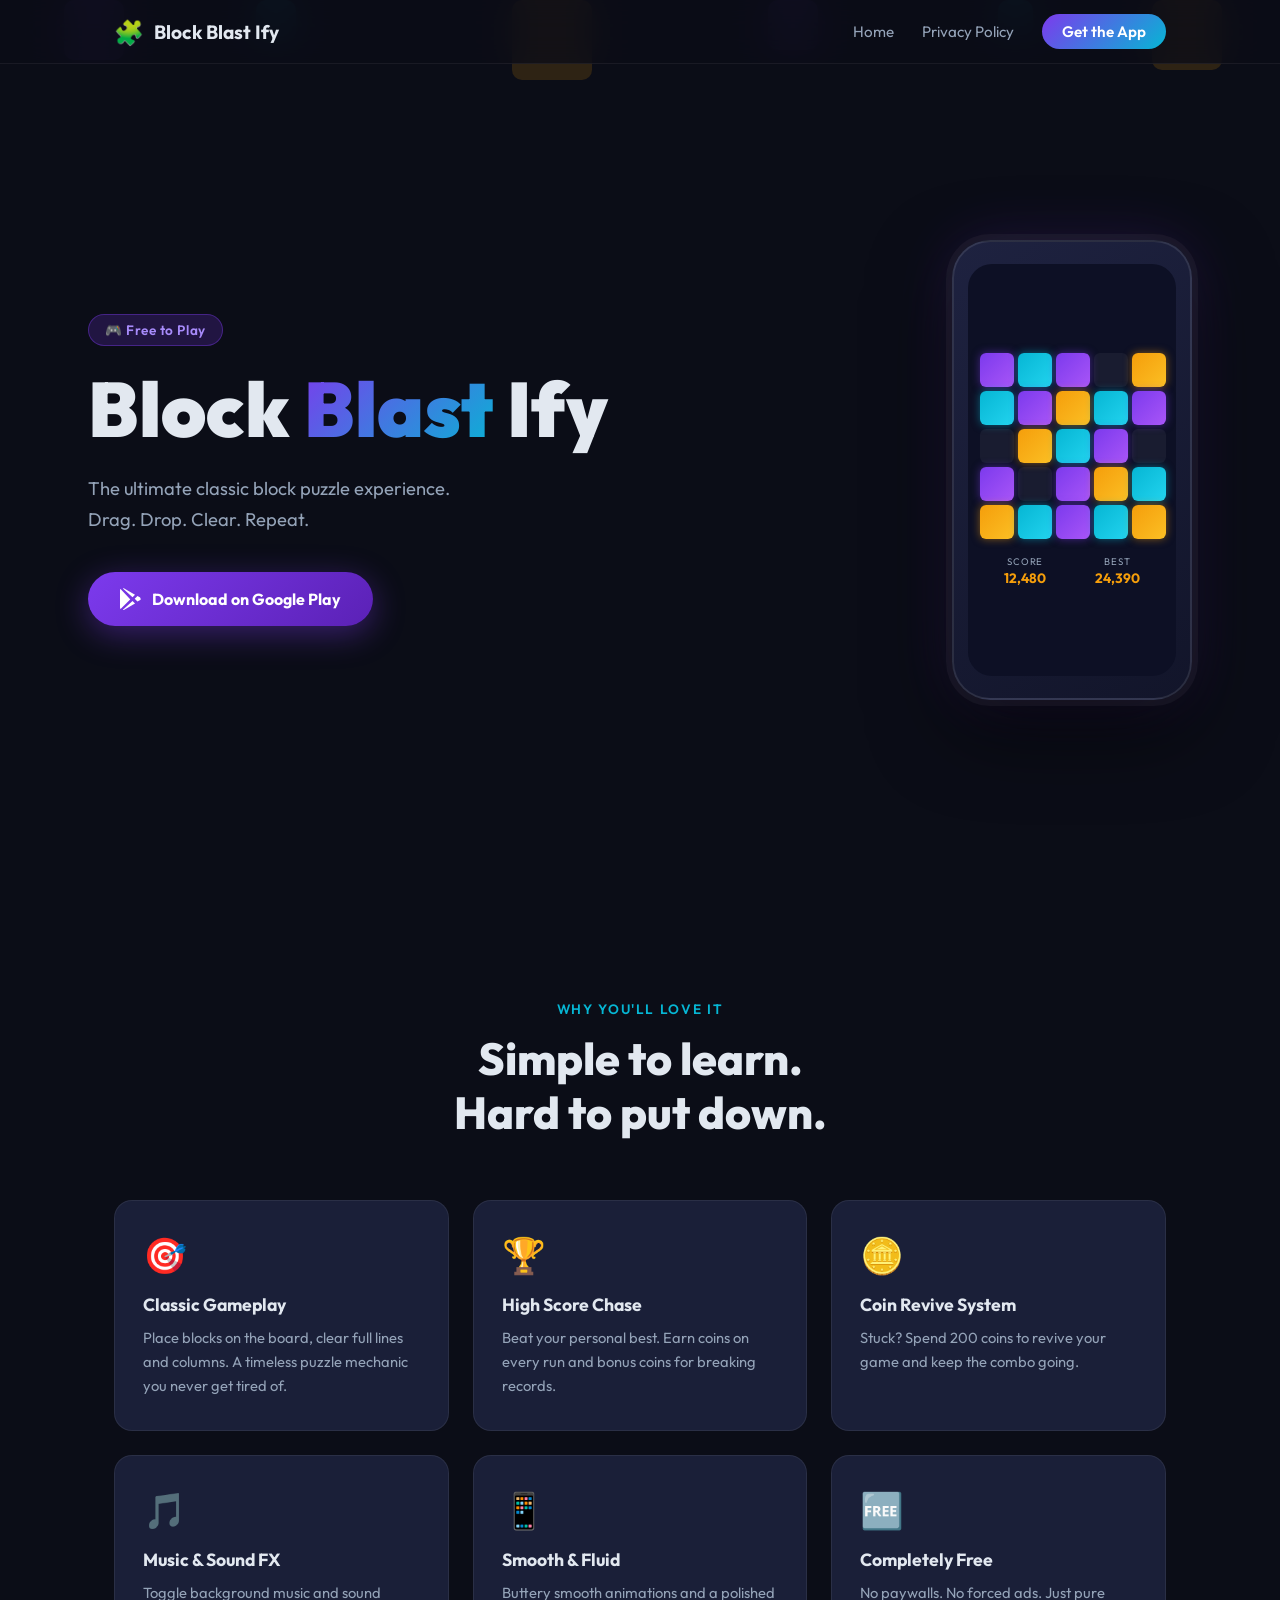
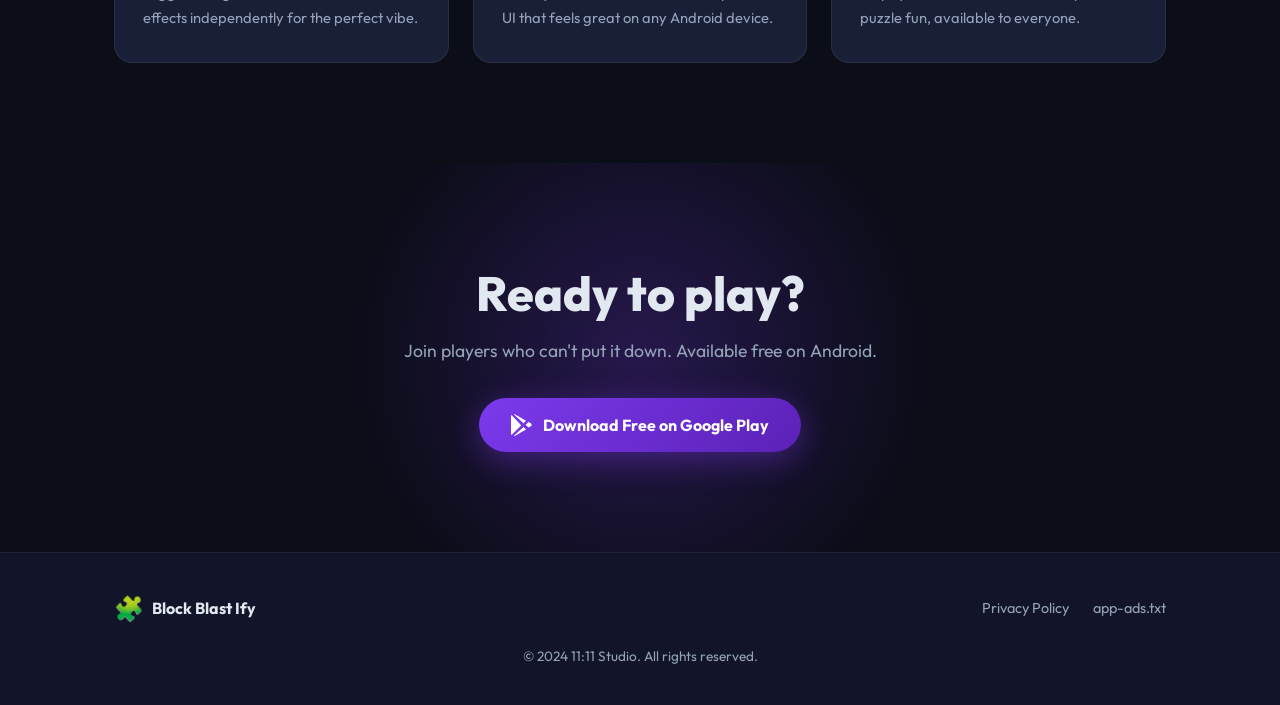
==== docs/index.html @ d0659bf9 "Add GitHub Pages website: landing page, privacy policy, app-ads.txt" ====
<!DOCTYPE html>
<html lang="en">
<head>
  <meta charset="UTF-8" />
  <meta name="viewport" content="width=device-width, initial-scale=1.0" />
  <title>Block Blast Ify – Classic Block Puzzle Game</title>
  <meta name="description" content="Block Blast Ify is a classic block puzzle game. Drag, drop and clear lines to rack up the highest score. Free on Google Play." />
  <link rel="preconnect" href="https://fonts.googleapis.com" />
  <link rel="preconnect" href="https://fonts.gstatic.com" crossorigin />
  <link href="https://fonts.googleapis.com/css2?family=Outfit:wght@300;400;600;700;900&display=swap" rel="stylesheet" />
  <link rel="stylesheet" href="style.css" />
</head>
<body>

  <!-- NAV -->
  <nav class="navbar">
    <div class="nav-inner">
      <div class="nav-logo">
        <span class="logo-icon">🧩</span>
        <span class="logo-text">Block Blast Ify</span>
      </div>
      <div class="nav-links">
        <a href="index.html">Home</a>
        <a href="privacy-policy.html">Privacy Policy</a>
        <a href="https://play.google.com/store/apps/details?id=com.abhay.blockblastify" target="_blank" class="nav-cta">Get the App</a>
      </div>
    </div>
  </nav>

  <!-- HERO -->
  <section class="hero">
    <div class="hero-bg">
      <div class="floating-block b1"></div>
      <div class="floating-block b2"></div>
      <div class="floating-block b3"></div>
      <div class="floating-block b4"></div>
      <div class="floating-block b5"></div>
      <div class="floating-block b6"></div>
    </div>
    <div class="hero-content">
      <div class="badge">🎮 Free to Play</div>
      <h1 class="hero-title">
        Block <span class="gradient-text">Blast</span> Ify
      </h1>
      <p class="hero-sub">
        The ultimate classic block puzzle experience.<br />
        Drag. Drop. Clear. Repeat.
      </p>
      <div class="hero-actions">
        <a href="https://play.google.com/store/apps/details?id=com.abhay.blockblastify" target="_blank" class="btn-primary" id="hero-download-btn">
          <svg xmlns="http://www.w3.org/2000/svg" width="22" height="22" viewBox="0 0 24 24" fill="currentColor"><path d="M3.18 23.76c.3.17.64.24.99.21l12.2-7.05-2.71-2.71-10.48 9.55zM.54 1.06C.2 1.42 0 1.97 0 2.67v18.66c0 .7.2 1.25.54 1.61l.08.08 10.45-10.45v-.24L.62.98l-.08.08zM22.04 10.3l-2.95-1.7-3.08 3.08 3.08 3.08 2.97-1.71c.85-.49.85-1.28-.02-1.75zM4.17.24L16.37 7.3l-2.71 2.71L3.18.46A1.12 1.12 0 0 1 4.17.24z"/></svg>
          Download on Google Play
        </a>
      </div>
    </div>
    <div class="hero-mockup">
      <div class="phone-shell">
        <div class="phone-screen">
          <div class="game-preview">
            <div class="grid-preview">
              <div class="grid-row">
                <div class="cell filled c1"></div><div class="cell filled c2"></div><div class="cell filled c1"></div><div class="cell empty"></div><div class="cell filled c3"></div>
              </div>
              <div class="grid-row">
                <div class="cell filled c2"></div><div class="cell filled c1"></div><div class="cell filled c3"></div><div class="cell filled c2"></div><div class="cell filled c1"></div>
              </div>
              <div class="grid-row">
                <div class="cell empty"></div><div class="cell filled c3"></div><div class="cell filled c2"></div><div class="cell filled c1"></div><div class="cell empty"></div>
              </div>
              <div class="grid-row">
                <div class="cell filled c1"></div><div class="cell empty"></div><div class="cell filled c1"></div><div class="cell filled c3"></div><div class="cell filled c2"></div>
              </div>
              <div class="grid-row">
                <div class="cell filled c3"></div><div class="cell filled c2"></div><div class="cell filled c1"></div><div class="cell filled c2"></div><div class="cell filled c3"></div>
              </div>
            </div>
            <div class="score-preview">
              <div class="score-item">
                <span class="score-label">Score</span>
                <span class="score-val">12,480</span>
              </div>
              <div class="score-item">
                <span class="score-label">Best</span>
                <span class="score-val">24,390</span>
              </div>
            </div>
          </div>
        </div>
      </div>
    </div>
  </section>

  <!-- FEATURES -->
  <section class="features" id="features">
    <div class="container">
      <div class="section-label">Why you'll love it</div>
      <h2 class="section-title">Simple to learn.<br />Hard to put down.</h2>
      <div class="features-grid">
        <div class="feature-card" data-index="0">
          <div class="feature-icon">🎯</div>
          <h3>Classic Gameplay</h3>
          <p>Place blocks on the board, clear full lines and columns. A timeless puzzle mechanic you never get tired of.</p>
        </div>
        <div class="feature-card" data-index="1">
          <div class="feature-icon">🏆</div>
          <h3>High Score Chase</h3>
          <p>Beat your personal best. Earn coins on every run and bonus coins for breaking records.</p>
        </div>
        <div class="feature-card" data-index="2">
          <div class="feature-icon">🪙</div>
          <h3>Coin Revive System</h3>
          <p>Stuck? Spend 200 coins to revive your game and keep the combo going.</p>
        </div>
        <div class="feature-card" data-index="3">
          <div class="feature-icon">🎵</div>
          <h3>Music &amp; Sound FX</h3>
          <p>Toggle background music and sound effects independently for the perfect vibe.</p>
        </div>
        <div class="feature-card" data-index="4">
          <div class="feature-icon">📱</div>
          <h3>Smooth &amp; Fluid</h3>
          <p>Buttery smooth animations and a polished UI that feels great on any Android device.</p>
        </div>
        <div class="feature-card" data-index="5">
          <div class="feature-icon">🆓</div>
          <h3>Completely Free</h3>
          <p>No paywalls. No forced ads. Just pure puzzle fun, available to everyone.</p>
        </div>
      </div>
    </div>
  </section>

  <!-- CTA -->
  <section class="cta-section">
    <div class="cta-glow"></div>
    <div class="container cta-inner">
      <h2>Ready to play?</h2>
      <p>Join players who can't put it down. Available free on Android.</p>
      <a href="https://play.google.com/store/apps/details?id=com.abhay.blockblastify" target="_blank" class="btn-primary" id="cta-download-btn">
        <svg xmlns="http://www.w3.org/2000/svg" width="22" height="22" viewBox="0 0 24 24" fill="currentColor"><path d="M3.18 23.76c.3.17.64.24.99.21l12.2-7.05-2.71-2.71-10.48 9.55zM.54 1.06C.2 1.42 0 1.97 0 2.67v18.66c0 .7.2 1.25.54 1.61l.08.08 10.45-10.45v-.24L.62.98l-.08.08zM22.04 10.3l-2.95-1.7-3.08 3.08 3.08 3.08 2.97-1.71c.85-.49.85-1.28-.02-1.75zM4.17.24L16.37 7.3l-2.71 2.71L3.18.46A1.12 1.12 0 0 1 4.17.24z"/></svg>
        Download Free on Google Play
      </a>
    </div>
  </section>

  <!-- FOOTER -->
  <footer class="footer">
    <div class="container footer-inner">
      <div class="footer-brand">
        <span class="logo-icon">🧩</span>
        <span>Block Blast Ify</span>
      </div>
      <div class="footer-links">
        <a href="privacy-policy.html">Privacy Policy</a>
        <a href="app-ads.txt">app-ads.txt</a>
      </div>
      <div class="footer-copy">
        &copy; 2024 11:11 Studio. All rights reserved.
      </div>
    </div>
  </footer>

</body>
</html>
---- docs/style.css ----
/* =====================================================
   Block Blast Ify – GitHub Pages Stylesheet
   11:11 Studio
   ===================================================== */

*, *::before, *::after { box-sizing: border-box; margin: 0; padding: 0; }

:root {
  --bg:       #0b0d17;
  --surface:  #12152a;
  --card:     #1a1f38;
  --accent1:  #7c3aed;   /* purple */
  --accent2:  #06b6d4;   /* cyan   */
  --accent3:  #f59e0b;   /* amber  */
  --text:     #e2e8f0;
  --muted:    #94a3b8;
  --radius:   18px;
}

html { scroll-behavior: smooth; }

body {
  font-family: 'Outfit', sans-serif;
  background: var(--bg);
  color: var(--text);
  overflow-x: hidden;
}

a { text-decoration: none; color: inherit; }

.container {
  max-width: 1100px;
  margin: 0 auto;
  padding: 0 24px;
}

/* ── NAVBAR ── */
.navbar {
  position: fixed;
  top: 0; left: 0; right: 0;
  z-index: 100;
  padding: 14px 0;
  background: rgba(11,13,23,0.75);
  backdrop-filter: blur(18px);
  -webkit-backdrop-filter: blur(18px);
  border-bottom: 1px solid rgba(255,255,255,0.06);
}
.nav-inner {
  max-width: 1100px;
  margin: 0 auto;
  padding: 0 24px;
  display: flex;
  align-items: center;
  justify-content: space-between;
}
.nav-logo {
  display: flex;
  align-items: center;
  gap: 10px;
  font-size: 1.2rem;
  font-weight: 700;
}
.logo-icon { font-size: 1.5rem; }
.nav-links {
  display: flex;
  align-items: center;
  gap: 28px;
  font-size: 0.95rem;
}
.nav-links a { color: var(--muted); transition: color 0.2s; }
.nav-links a:hover { color: var(--text); }
.nav-cta {
  background: linear-gradient(135deg, var(--accent1), var(--accent2));
  color: #fff !important;
  padding: 8px 20px;
  border-radius: 100px;
  font-weight: 600;
  transition: opacity 0.2s, transform 0.2s !important;
}
.nav-cta:hover { opacity: 0.88; transform: translateY(-1px); }

/* ── HERO ── */
.hero {
  min-height: 100vh;
  display: flex;
  align-items: center;
  justify-content: space-between;
  gap: 48px;
  padding: 100px 48px 60px;
  max-width: 1200px;
  margin: 0 auto;
  position: relative;
}

/* floating blocks background */
.hero-bg {
  position: fixed;
  inset: 0;
  pointer-events: none;
  z-index: 0;
  overflow: hidden;
}
.floating-block {
  position: absolute;
  border-radius: 10px;
  opacity: 0.15;
  animation: floatUp linear infinite;
}
.b1 { width:60px; height:60px; background:var(--accent1); left:5%;  animation-duration:14s; animation-delay:0s; }
.b2 { width:40px; height:40px; background:var(--accent2); left:20%; animation-duration:18s; animation-delay:3s; }
.b3 { width:80px; height:80px; background:var(--accent3); left:40%; animation-duration:12s; animation-delay:1s; }
.b4 { width:50px; height:50px; background:var(--accent1); left:60%; animation-duration:16s; animation-delay:5s; }
.b5 { width:35px; height:35px; background:var(--accent2); left:78%; animation-duration:20s; animation-delay:2s; }
.b6 { width:70px; height:70px; background:var(--accent3); left:90%; animation-duration:11s; animation-delay:4s; }

@keyframes floatUp {
  0%   { transform: translateY(110vh) rotate(0deg);   opacity: 0;    }
  10%  { opacity: 0.15; }
  90%  { opacity: 0.15; }
  100% { transform: translateY(-10vh) rotate(360deg); opacity: 0;    }
}

.hero-content {
  position: relative;
  z-index: 1;
  flex: 1;
  max-width: 520px;
}
.badge {
  display: inline-block;
  background: rgba(124,58,237,0.2);
  border: 1px solid rgba(124,58,237,0.4);
  color: #a78bfa;
  padding: 6px 16px;
  border-radius: 100px;
  font-size: 0.85rem;
  font-weight: 600;
  margin-bottom: 22px;
  letter-spacing: 0.04em;
}
.hero-title {
  font-size: clamp(2.8rem, 6vw, 5rem);
  font-weight: 900;
  line-height: 1.08;
  margin-bottom: 22px;
}
.gradient-text {
  background: linear-gradient(135deg, var(--accent1), var(--accent2));
  -webkit-background-clip: text;
  -webkit-text-fill-color: transparent;
  background-clip: text;
}
.hero-sub {
  font-size: 1.15rem;
  color: var(--muted);
  line-height: 1.7;
  margin-bottom: 36px;
}
.btn-primary {
  display: inline-flex;
  align-items: center;
  gap: 10px;
  background: linear-gradient(135deg, var(--accent1) 0%, #5b21b6 50%, var(--accent2) 100%);
  background-size: 200% 200%;
  color: #fff;
  font-family: 'Outfit', sans-serif;
  font-size: 1rem;
  font-weight: 700;
  padding: 16px 32px;
  border-radius: 100px;
  border: none;
  cursor: pointer;
  transition: transform 0.25s, box-shadow 0.25s, background-position 0.4s;
  box-shadow: 0 8px 32px rgba(124,58,237,0.4);
  animation: gradientShift 4s ease infinite;
}
.btn-primary:hover {
  transform: translateY(-3px) scale(1.03);
  box-shadow: 0 16px 48px rgba(124,58,237,0.55);
}
@keyframes gradientShift {
  0%,100% { background-position: 0% 50%; }
  50%      { background-position: 100% 50%; }
}

/* ── PHONE MOCKUP ── */
.hero-mockup {
  position: relative;
  z-index: 1;
  flex-shrink: 0;
}
.phone-shell {
  width: 240px;
  height: 460px;
  background: linear-gradient(145deg, #1e2240, #12152a);
  border-radius: 38px;
  border: 2px solid rgba(255,255,255,0.1);
  box-shadow:
    0 0 0 6px rgba(255,255,255,0.04),
    0 30px 80px rgba(0,0,0,0.6),
    0 0 60px rgba(124,58,237,0.2);
  padding: 22px 14px;
  display: flex;
  flex-direction: column;
  animation: phoneBob 4s ease-in-out infinite;
}
@keyframes phoneBob {
  0%,100% { transform: translateY(0px) rotate(-2deg); }
  50%      { transform: translateY(-12px) rotate(2deg); }
}
.phone-screen {
  flex: 1;
  background: #0d1025;
  border-radius: 24px;
  overflow: hidden;
  display: flex;
  align-items: center;
  justify-content: center;
}
.game-preview {
  padding: 12px;
  width: 100%;
}
.grid-preview { display: flex; flex-direction: column; gap: 4px; margin-bottom: 16px; }
.grid-row { display: flex; gap: 4px; }
.cell {
  width: 34px; height: 34px;
  border-radius: 6px;
  flex-shrink: 0;
}
.cell.empty { background: rgba(255,255,255,0.05); }
.cell.c1 { background: linear-gradient(135deg, #7c3aed, #a855f7); box-shadow: 0 0 8px rgba(124,58,237,0.5); }
.cell.c2 { background: linear-gradient(135deg, #06b6d4, #22d3ee); box-shadow: 0 0 8px rgba(6,182,212,0.5); }
.cell.c3 { background: linear-gradient(135deg, #f59e0b, #fbbf24); box-shadow: 0 0 8px rgba(245,158,11,0.5); }

.score-preview {
  display: flex;
  justify-content: space-around;
}
.score-item { display: flex; flex-direction: column; align-items: center; gap: 2px; }
.score-label { font-size: 0.6rem; color: var(--muted); text-transform: uppercase; letter-spacing: 0.08em; }
.score-val   { font-size: 0.85rem; font-weight: 700; color: var(--accent3); }

/* ── FEATURES ── */
.features {
  padding: 100px 0;
  position: relative;
}
.section-label {
  text-align: center;
  font-size: 0.85rem;
  font-weight: 600;
  letter-spacing: 0.12em;
  text-transform: uppercase;
  color: var(--accent2);
  margin-bottom: 14px;
}
.section-title {
  text-align: center;
  font-size: clamp(1.8rem, 4vw, 2.8rem);
  font-weight: 800;
  line-height: 1.2;
  margin-bottom: 60px;
}
.features-grid {
  display: grid;
  grid-template-columns: repeat(auto-fit, minmax(280px, 1fr));
  gap: 24px;
}
.feature-card {
  background: var(--card);
  border: 1px solid rgba(255,255,255,0.07);
  border-radius: var(--radius);
  padding: 32px 28px;
  transition: transform 0.3s, box-shadow 0.3s, border-color 0.3s;
  cursor: default;
}
.feature-card:hover {
  transform: translateY(-6px);
  box-shadow: 0 20px 50px rgba(0,0,0,0.4);
  border-color: rgba(124,58,237,0.35);
}
.feature-icon {
  font-size: 2.2rem;
  margin-bottom: 16px;
}
.feature-card h3 {
  font-size: 1.1rem;
  font-weight: 700;
  margin-bottom: 10px;
}
.feature-card p {
  font-size: 0.92rem;
  color: var(--muted);
  line-height: 1.65;
}

/* ── CTA ── */
.cta-section {
  padding: 100px 0;
  position: relative;
  overflow: hidden;
}
.cta-glow {
  position: absolute;
  width: 600px; height: 600px;
  background: radial-gradient(circle, rgba(124,58,237,0.25) 0%, transparent 70%);
  top: 50%; left: 50%;
  transform: translate(-50%, -50%);
  pointer-events: none;
}
.cta-inner {
  text-align: center;
  position: relative;
  z-index: 1;
}
.cta-inner h2 {
  font-size: clamp(2rem, 4vw, 3rem);
  font-weight: 800;
  margin-bottom: 16px;
}
.cta-inner p {
  color: var(--muted);
  font-size: 1.1rem;
  margin-bottom: 36px;
}

/* ── FOOTER ── */
.footer {
  background: var(--surface);
  border-top: 1px solid rgba(255,255,255,0.06);
  padding: 40px 0;
}
.footer-inner {
  display: flex;
  flex-wrap: wrap;
  align-items: center;
  justify-content: space-between;
  gap: 16px;
}
.footer-brand {
  display: flex;
  align-items: center;
  gap: 8px;
  font-weight: 700;
  font-size: 1rem;
}
.footer-links {
  display: flex;
  gap: 24px;
  font-size: 0.9rem;
}
.footer-links a { color: var(--muted); transition: color 0.2s; }
.footer-links a:hover { color: var(--text); }
.footer-copy {
  font-size: 0.85rem;
  color: var(--muted);
  width: 100%;
  text-align: center;
  margin-top: 8px;
}

/* ── PRIVACY PAGE SPECIFIC ── */
.pp-hero {
  padding: 130px 24px 60px;
  text-align: center;
}
.pp-hero h1 {
  font-size: clamp(2rem, 5vw, 3.2rem);
  font-weight: 900;
  margin-bottom: 14px;
}
.pp-hero p {
  color: var(--muted);
  font-size: 1rem;
}
.pp-body {
  max-width: 780px;
  margin: 0 auto;
  padding: 0 24px 100px;
}
.pp-section {
  background: var(--card);
  border: 1px solid rgba(255,255,255,0.07);
  border-radius: var(--radius);
  padding: 32px 36px;
  margin-bottom: 24px;
}
.pp-section h2 {
  font-size: 1.25rem;
  font-weight: 700;
  color: var(--accent2);
  margin-bottom: 14px;
}
.pp-section p, .pp-section li {
  font-size: 0.97rem;
  color: var(--muted);
  line-height: 1.75;
}
.pp-section ul {
  padding-left: 22px;
  margin-top: 10px;
}
.pp-section ul li { margin-bottom: 6px; }
.pp-section a { color: var(--accent2); }
.pp-section a:hover { text-decoration: underline; }

/* ── RESPONSIVE ── */
@media (max-width: 768px) {
  .hero {
    flex-direction: column;
    text-align: center;
    padding: 110px 24px 60px;
  }
  .hero-content { max-width: 100%; }
  .hero-actions { justify-content: center; }
  .hero-actions .btn-primary { width: 100%; justify-content: center; }
  .phone-shell { margin: 0 auto; }
  .nav-links { gap: 14px; font-size: 0.85rem; }
  .footer-inner { flex-direction: column; align-items: center; text-align: center; }
}
@media (max-width: 480px) {
  .nav-links a:not(.nav-cta) { display: none; }
}
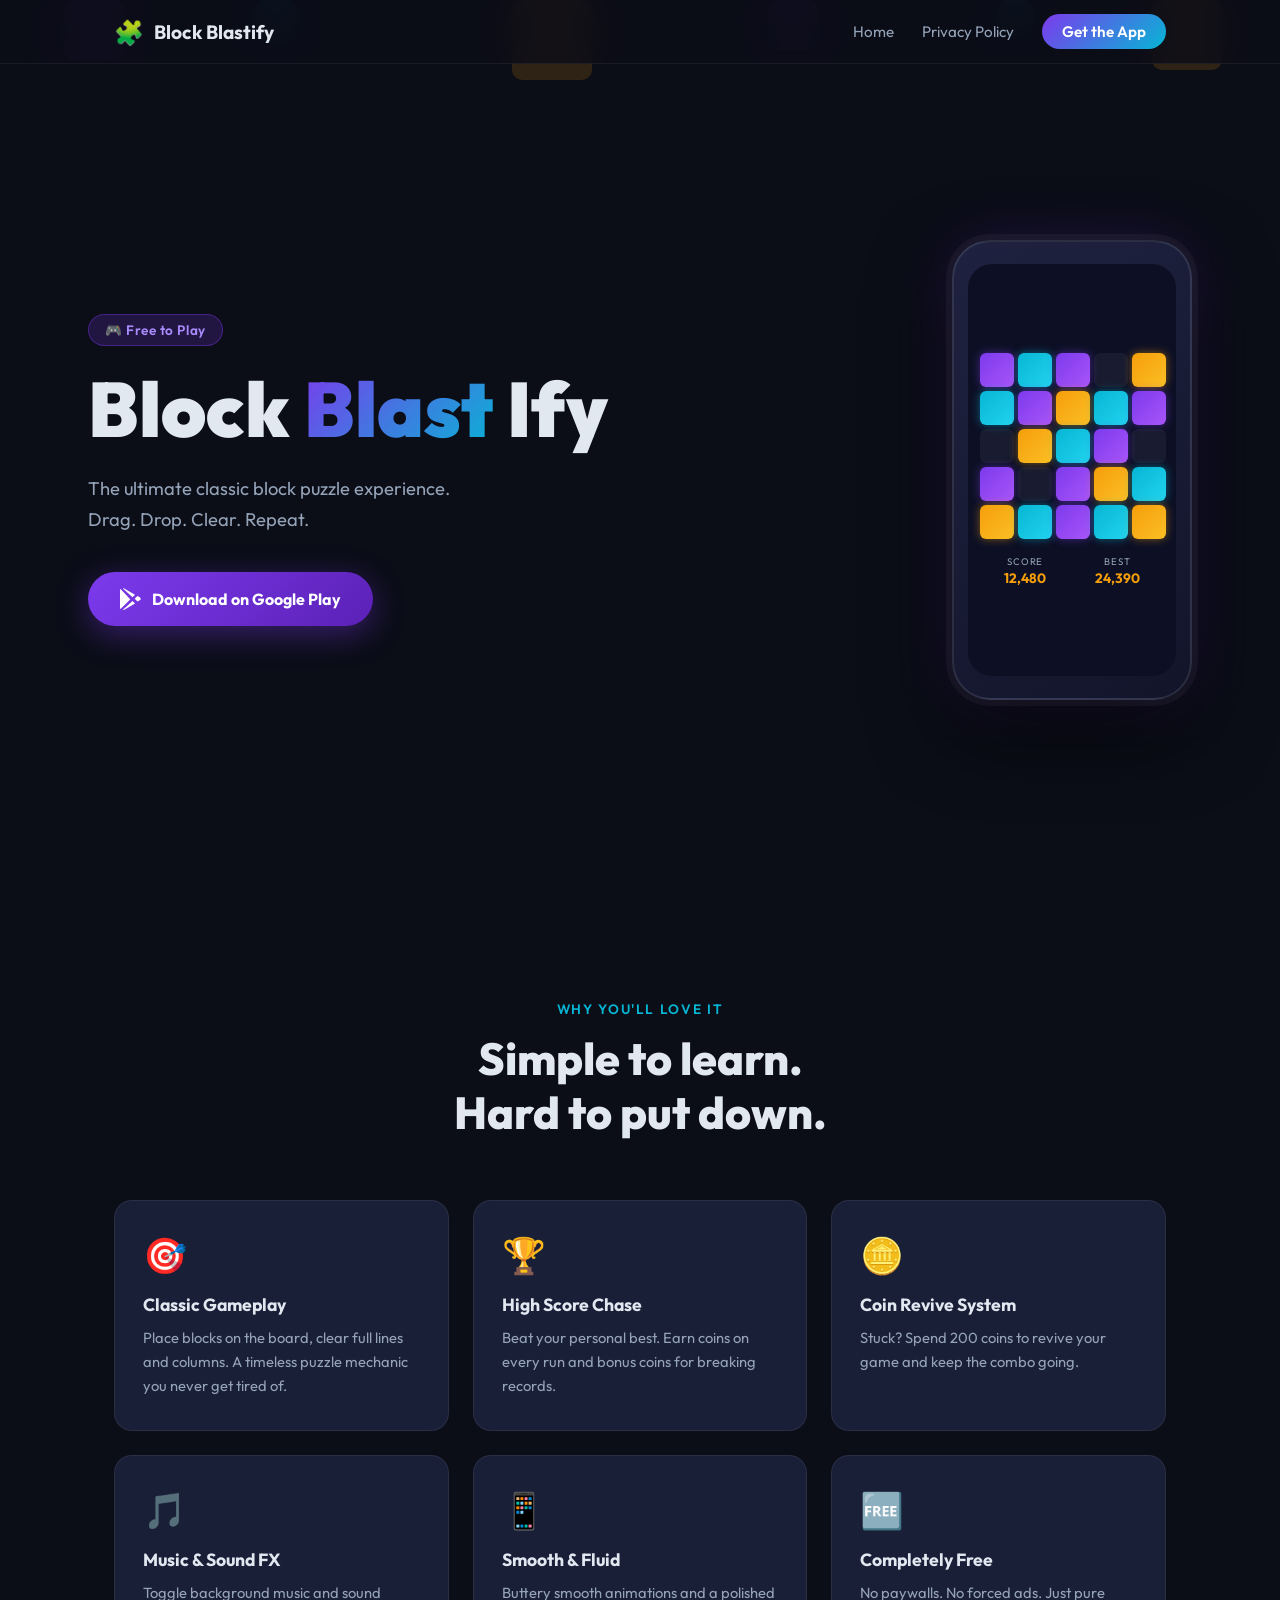
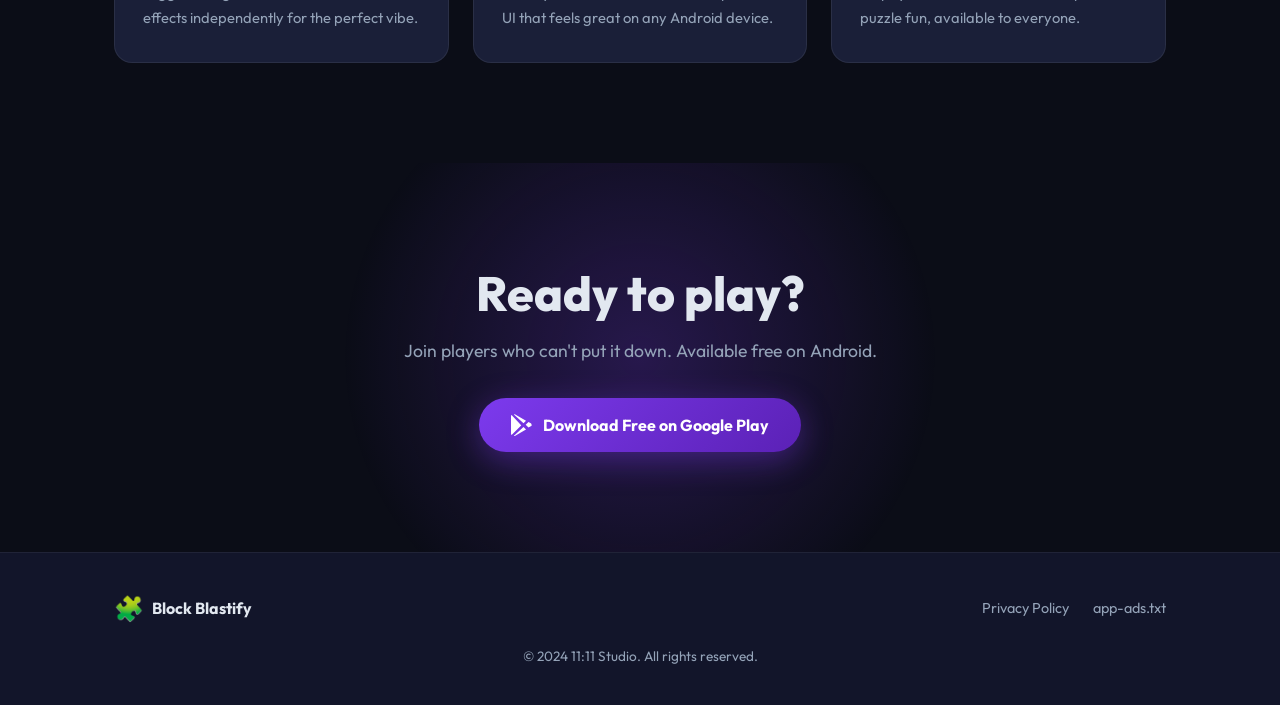
==== commit a882c5f2: "--" ====
--- a/docs/index.html
+++ b/docs/index.html
@@ -1,15 +1,18 @@
 <!DOCTYPE html>
 <html lang="en">
+
 <head>
   <meta charset="UTF-8" />
   <meta name="viewport" content="width=device-width, initial-scale=1.0" />
-  <title>Block Blast Ify – Classic Block Puzzle Game</title>
-  <meta name="description" content="Block Blast Ify is a classic block puzzle game. Drag, drop and clear lines to rack up the highest score. Free on Google Play." />
+  <title>Block Blastify – Classic Block Puzzle Game</title>
+  <meta name="description"
+    content="Block Blastify is a classic block puzzle game. Drag, drop and clear lines to rack up the highest score. Free on Google Play." />
   <link rel="preconnect" href="https://fonts.googleapis.com" />
   <link rel="preconnect" href="https://fonts.gstatic.com" crossorigin />
   <link href="https://fonts.googleapis.com/css2?family=Outfit:wght@300;400;600;700;900&display=swap" rel="stylesheet" />
   <link rel="stylesheet" href="style.css" />
 </head>
+
 <body>
 
   <!-- NAV -->
@@ -17,12 +20,13 @@
     <div class="nav-inner">
       <div class="nav-logo">
         <span class="logo-icon">🧩</span>
-        <span class="logo-text">Block Blast Ify</span>
+        <span class="logo-text">Block Blastify</span>
       </div>
       <div class="nav-links">
         <a href="index.html">Home</a>
         <a href="privacy-policy.html">Privacy Policy</a>
-        <a href="https://play.google.com/store/apps/details?id=com.abhay.blockblastify" target="_blank" class="nav-cta">Get the App</a>
+        <a href="https://play.google.com/store/apps/details?id=com.abhay.blockblastify" target="_blank"
+          class="nav-cta">Get the App</a>
       </div>
     </div>
   </nav>
@@ -47,8 +51,12 @@
         Drag. Drop. Clear. Repeat.
       </p>
       <div class="hero-actions">
-        <a href="https://play.google.com/store/apps/details?id=com.abhay.blockblastify" target="_blank" class="btn-primary" id="hero-download-btn">
-          <svg xmlns="http://www.w3.org/2000/svg" width="22" height="22" viewBox="0 0 24 24" fill="currentColor"><path d="M3.18 23.76c.3.17.64.24.99.21l12.2-7.05-2.71-2.71-10.48 9.55zM.54 1.06C.2 1.42 0 1.97 0 2.67v18.66c0 .7.2 1.25.54 1.61l.08.08 10.45-10.45v-.24L.62.98l-.08.08zM22.04 10.3l-2.95-1.7-3.08 3.08 3.08 3.08 2.97-1.71c.85-.49.85-1.28-.02-1.75zM4.17.24L16.37 7.3l-2.71 2.71L3.18.46A1.12 1.12 0 0 1 4.17.24z"/></svg>
+        <a href="https://play.google.com/store/apps/details?id=com.abhay.blockblastify" target="_blank"
+          class="btn-primary" id="hero-download-btn">
+          <svg xmlns="http://www.w3.org/2000/svg" width="22" height="22" viewBox="0 0 24 24" fill="currentColor">
+            <path
+              d="M3.18 23.76c.3.17.64.24.99.21l12.2-7.05-2.71-2.71-10.48 9.55zM.54 1.06C.2 1.42 0 1.97 0 2.67v18.66c0 .7.2 1.25.54 1.61l.08.08 10.45-10.45v-.24L.62.98l-.08.08zM22.04 10.3l-2.95-1.7-3.08 3.08 3.08 3.08 2.97-1.71c.85-.49.85-1.28-.02-1.75zM4.17.24L16.37 7.3l-2.71 2.71L3.18.46A1.12 1.12 0 0 1 4.17.24z" />
+          </svg>
           Download on Google Play
         </a>
       </div>
@@ -59,19 +67,39 @@
           <div class="game-preview">
             <div class="grid-preview">
               <div class="grid-row">
-                <div class="cell filled c1"></div><div class="cell filled c2"></div><div class="cell filled c1"></div><div class="cell empty"></div><div class="cell filled c3"></div>
+                <div class="cell filled c1"></div>
+                <div class="cell filled c2"></div>
+                <div class="cell filled c1"></div>
+                <div class="cell empty"></div>
+                <div class="cell filled c3"></div>
               </div>
               <div class="grid-row">
-                <div class="cell filled c2"></div><div class="cell filled c1"></div><div class="cell filled c3"></div><div class="cell filled c2"></div><div class="cell filled c1"></div>
+                <div class="cell filled c2"></div>
+                <div class="cell filled c1"></div>
+                <div class="cell filled c3"></div>
+                <div class="cell filled c2"></div>
+                <div class="cell filled c1"></div>
               </div>
               <div class="grid-row">
-                <div class="cell empty"></div><div class="cell filled c3"></div><div class="cell filled c2"></div><div class="cell filled c1"></div><div class="cell empty"></div>
+                <div class="cell empty"></div>
+                <div class="cell filled c3"></div>
+                <div class="cell filled c2"></div>
+                <div class="cell filled c1"></div>
+                <div class="cell empty"></div>
               </div>
               <div class="grid-row">
-                <div class="cell filled c1"></div><div class="cell empty"></div><div class="cell filled c1"></div><div class="cell filled c3"></div><div class="cell filled c2"></div>
+                <div class="cell filled c1"></div>
+                <div class="cell empty"></div>
+                <div class="cell filled c1"></div>
+                <div class="cell filled c3"></div>
+                <div class="cell filled c2"></div>
               </div>
               <div class="grid-row">
-                <div class="cell filled c3"></div><div class="cell filled c2"></div><div class="cell filled c1"></div><div class="cell filled c2"></div><div class="cell filled c3"></div>
+                <div class="cell filled c3"></div>
+                <div class="cell filled c2"></div>
+                <div class="cell filled c1"></div>
+                <div class="cell filled c2"></div>
+                <div class="cell filled c3"></div>
               </div>
             </div>
             <div class="score-preview">
@@ -99,7 +127,8 @@
         <div class="feature-card" data-index="0">
           <div class="feature-icon">🎯</div>
           <h3>Classic Gameplay</h3>
-          <p>Place blocks on the board, clear full lines and columns. A timeless puzzle mechanic you never get tired of.</p>
+          <p>Place blocks on the board, clear full lines and columns. A timeless puzzle mechanic you never get tired of.
+          </p>
         </div>
         <div class="feature-card" data-index="1">
           <div class="feature-icon">🏆</div>
@@ -136,8 +165,12 @@
     <div class="container cta-inner">
       <h2>Ready to play?</h2>
       <p>Join players who can't put it down. Available free on Android.</p>
-      <a href="https://play.google.com/store/apps/details?id=com.abhay.blockblastify" target="_blank" class="btn-primary" id="cta-download-btn">
-        <svg xmlns="http://www.w3.org/2000/svg" width="22" height="22" viewBox="0 0 24 24" fill="currentColor"><path d="M3.18 23.76c.3.17.64.24.99.21l12.2-7.05-2.71-2.71-10.48 9.55zM.54 1.06C.2 1.42 0 1.97 0 2.67v18.66c0 .7.2 1.25.54 1.61l.08.08 10.45-10.45v-.24L.62.98l-.08.08zM22.04 10.3l-2.95-1.7-3.08 3.08 3.08 3.08 2.97-1.71c.85-.49.85-1.28-.02-1.75zM4.17.24L16.37 7.3l-2.71 2.71L3.18.46A1.12 1.12 0 0 1 4.17.24z"/></svg>
+      <a href="https://play.google.com/store/apps/details?id=com.abhay.blockblastify" target="_blank"
+        class="btn-primary" id="cta-download-btn">
+        <svg xmlns="http://www.w3.org/2000/svg" width="22" height="22" viewBox="0 0 24 24" fill="currentColor">
+          <path
+            d="M3.18 23.76c.3.17.64.24.99.21l12.2-7.05-2.71-2.71-10.48 9.55zM.54 1.06C.2 1.42 0 1.97 0 2.67v18.66c0 .7.2 1.25.54 1.61l.08.08 10.45-10.45v-.24L.62.98l-.08.08zM22.04 10.3l-2.95-1.7-3.08 3.08 3.08 3.08 2.97-1.71c.85-.49.85-1.28-.02-1.75zM4.17.24L16.37 7.3l-2.71 2.71L3.18.46A1.12 1.12 0 0 1 4.17.24z" />
+        </svg>
         Download Free on Google Play
       </a>
     </div>
@@ -148,7 +181,7 @@
     <div class="container footer-inner">
       <div class="footer-brand">
         <span class="logo-icon">🧩</span>
-        <span>Block Blast Ify</span>
+        <span>Block Blastify</span>
       </div>
       <div class="footer-links">
         <a href="privacy-policy.html">Privacy Policy</a>
@@ -161,4 +194,5 @@
   </footer>
 
 </body>
-</html>
+
+</html>
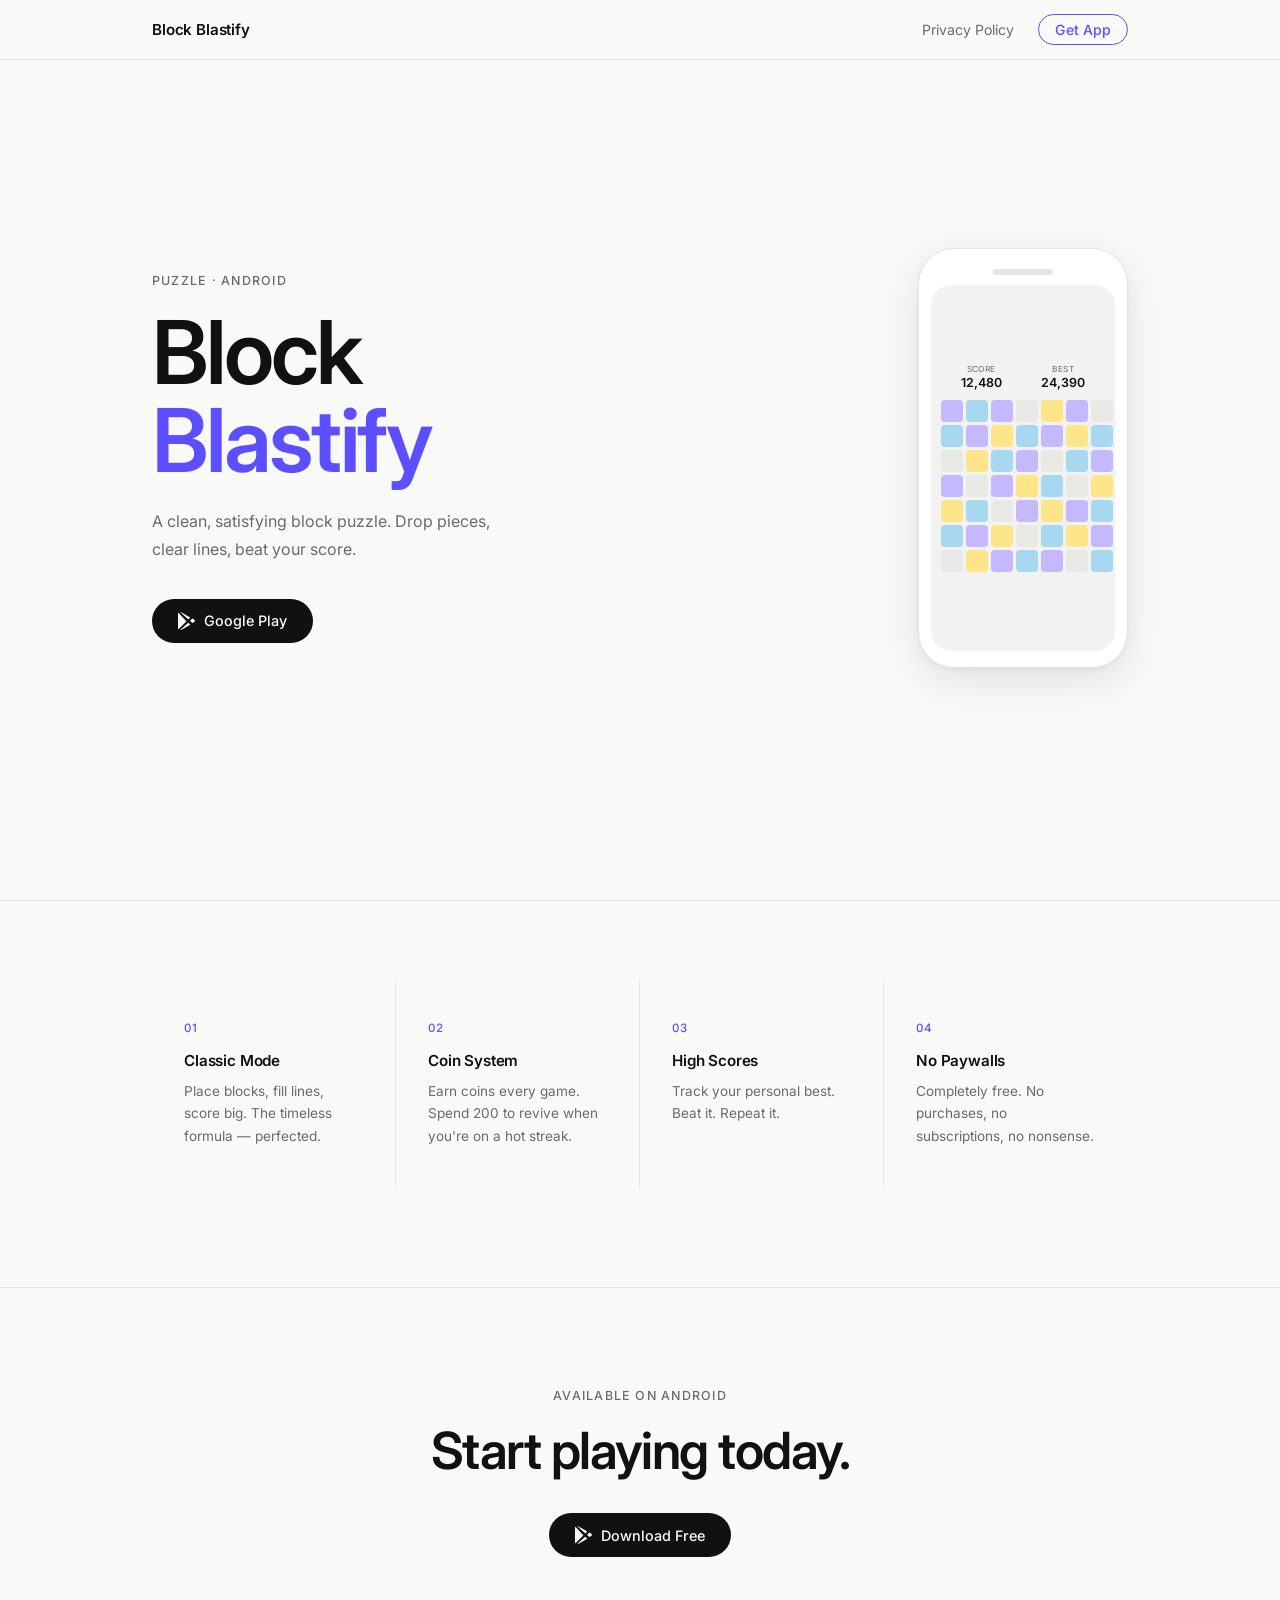
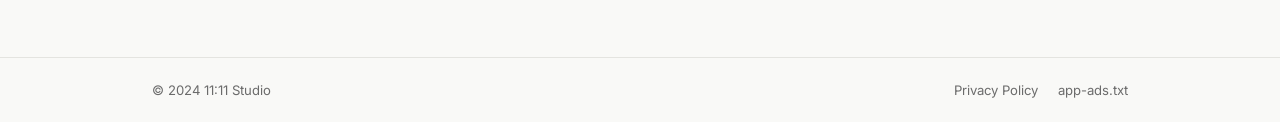
==== commit ef0f7a27: "Redesign website: minimalist UI, fix app name to Block Blastify" ====
--- a/docs/index.html
+++ b/docs/index.html
@@ -1,198 +1,120 @@
 <!DOCTYPE html>
 <html lang="en">
-
 <head>
   <meta charset="UTF-8" />
   <meta name="viewport" content="width=device-width, initial-scale=1.0" />
   <title>Block Blastify – Classic Block Puzzle Game</title>
-  <meta name="description"
-    content="Block Blastify is a classic block puzzle game. Drag, drop and clear lines to rack up the highest score. Free on Google Play." />
+  <meta name="description" content="Block Blastify is a classic block puzzle game. Drag, drop and clear lines to rack up the highest score. Free on Google Play." />
   <link rel="preconnect" href="https://fonts.googleapis.com" />
   <link rel="preconnect" href="https://fonts.gstatic.com" crossorigin />
-  <link href="https://fonts.googleapis.com/css2?family=Outfit:wght@300;400;600;700;900&display=swap" rel="stylesheet" />
+  <link href="https://fonts.googleapis.com/css2?family=Inter:wght@300;400;500;600&display=swap" rel="stylesheet" />
   <link rel="stylesheet" href="style.css" />
 </head>
-
 <body>
 
-  <!-- NAV -->
   <nav class="navbar">
     <div class="nav-inner">
-      <div class="nav-logo">
-        <span class="logo-icon">🧩</span>
-        <span class="logo-text">Block Blastify</span>
-      </div>
+      <span class="nav-brand">Block Blastify</span>
       <div class="nav-links">
-        <a href="index.html">Home</a>
         <a href="privacy-policy.html">Privacy Policy</a>
-        <a href="https://play.google.com/store/apps/details?id=com.abhay.blockblastify" target="_blank"
-          class="nav-cta">Get the App</a>
+        <a href="https://play.google.com/store/apps/details?id=com.abhay.blockblastify" target="_blank" class="nav-cta" id="nav-play-btn">Get App</a>
       </div>
     </div>
   </nav>
 
-  <!-- HERO -->
-  <section class="hero">
-    <div class="hero-bg">
-      <div class="floating-block b1"></div>
-      <div class="floating-block b2"></div>
-      <div class="floating-block b3"></div>
-      <div class="floating-block b4"></div>
-      <div class="floating-block b5"></div>
-      <div class="floating-block b6"></div>
-    </div>
-    <div class="hero-content">
-      <div class="badge">🎮 Free to Play</div>
-      <h1 class="hero-title">
-        Block <span class="gradient-text">Blast</span> Ify
-      </h1>
-      <p class="hero-sub">
-        The ultimate classic block puzzle experience.<br />
-        Drag. Drop. Clear. Repeat.
-      </p>
-      <div class="hero-actions">
-        <a href="https://play.google.com/store/apps/details?id=com.abhay.blockblastify" target="_blank"
-          class="btn-primary" id="hero-download-btn">
-          <svg xmlns="http://www.w3.org/2000/svg" width="22" height="22" viewBox="0 0 24 24" fill="currentColor">
-            <path
-              d="M3.18 23.76c.3.17.64.24.99.21l12.2-7.05-2.71-2.71-10.48 9.55zM.54 1.06C.2 1.42 0 1.97 0 2.67v18.66c0 .7.2 1.25.54 1.61l.08.08 10.45-10.45v-.24L.62.98l-.08.08zM22.04 10.3l-2.95-1.7-3.08 3.08 3.08 3.08 2.97-1.71c.85-.49.85-1.28-.02-1.75zM4.17.24L16.37 7.3l-2.71 2.71L3.18.46A1.12 1.12 0 0 1 4.17.24z" />
-          </svg>
-          Download on Google Play
+  <main>
+    <!-- HERO -->
+    <section class="hero">
+      <div class="hero-text">
+        <p class="eyebrow">Puzzle · Android</p>
+        <h1>Block<br><span class="accent">Blastify</span></h1>
+        <p class="hero-desc">A clean, satisfying block puzzle. Drop pieces, clear lines, beat your score.</p>
+        <a href="https://play.google.com/store/apps/details?id=com.abhay.blockblastify" target="_blank" class="btn-play" id="hero-play-btn">
+          <svg width="18" height="18" viewBox="0 0 24 24" fill="currentColor"><path d="M3.18 23.76c.3.17.64.24.99.21l12.2-7.05-2.71-2.71-10.48 9.55zM.54 1.06C.2 1.42 0 1.97 0 2.67v18.66c0 .7.2 1.25.54 1.61l.08.08 10.45-10.45v-.24L.62.98l-.08.08zM22.04 10.3l-2.95-1.7-3.08 3.08 3.08 3.08 2.97-1.71c.85-.49.85-1.28-.02-1.75zM4.17.24L16.37 7.3l-2.71 2.71L3.18.46A1.12 1.12 0 0 1 4.17.24z"/></svg>
+          Google Play
         </a>
       </div>
-    </div>
-    <div class="hero-mockup">
-      <div class="phone-shell">
-        <div class="phone-screen">
-          <div class="game-preview">
-            <div class="grid-preview">
-              <div class="grid-row">
-                <div class="cell filled c1"></div>
-                <div class="cell filled c2"></div>
-                <div class="cell filled c1"></div>
-                <div class="cell empty"></div>
-                <div class="cell filled c3"></div>
+
+      <div class="phone-wrap">
+        <div class="phone">
+          <div class="phone-notch"></div>
+          <div class="phone-screen">
+            <div class="game-ui">
+              <div class="ui-scores">
+                <div class="ui-score-item">
+                  <span class="ui-label">Score</span>
+                  <span class="ui-val">12,480</span>
+                </div>
+                <div class="ui-score-item">
+                  <span class="ui-label">Best</span>
+                  <span class="ui-val">24,390</span>
+                </div>
               </div>
-              <div class="grid-row">
-                <div class="cell filled c2"></div>
-                <div class="cell filled c1"></div>
-                <div class="cell filled c3"></div>
-                <div class="cell filled c2"></div>
-                <div class="cell filled c1"></div>
-              </div>
-              <div class="grid-row">
-                <div class="cell empty"></div>
-                <div class="cell filled c3"></div>
-                <div class="cell filled c2"></div>
-                <div class="cell filled c1"></div>
-                <div class="cell empty"></div>
-              </div>
-              <div class="grid-row">
-                <div class="cell filled c1"></div>
-                <div class="cell empty"></div>
-                <div class="cell filled c1"></div>
-                <div class="cell filled c3"></div>
-                <div class="cell filled c2"></div>
-              </div>
-              <div class="grid-row">
-                <div class="cell filled c3"></div>
-                <div class="cell filled c2"></div>
-                <div class="cell filled c1"></div>
-                <div class="cell filled c2"></div>
-                <div class="cell filled c3"></div>
-              </div>
-            </div>
-            <div class="score-preview">
-              <div class="score-item">
-                <span class="score-label">Score</span>
-                <span class="score-val">12,480</span>
-              </div>
-              <div class="score-item">
-                <span class="score-label">Best</span>
-                <span class="score-val">24,390</span>
+              <div class="board">
+                <div class="board-row"><div class="bl p"></div><div class="bl c"></div><div class="bl p"></div><div class="bl"></div><div class="bl y"></div><div class="bl p"></div><div class="bl"></div></div>
+                <div class="board-row"><div class="bl c"></div><div class="bl p"></div><div class="bl y"></div><div class="bl c"></div><div class="bl p"></div><div class="bl y"></div><div class="bl c"></div></div>
+                <div class="board-row"><div class="bl"></div><div class="bl y"></div><div class="bl c"></div><div class="bl p"></div><div class="bl"></div><div class="bl c"></div><div class="bl p"></div></div>
+                <div class="board-row"><div class="bl p"></div><div class="bl"></div><div class="bl p"></div><div class="bl y"></div><div class="bl c"></div><div class="bl"></div><div class="bl y"></div></div>
+                <div class="board-row"><div class="bl y"></div><div class="bl c"></div><div class="bl"></div><div class="bl p"></div><div class="bl y"></div><div class="bl p"></div><div class="bl c"></div></div>
+                <div class="board-row"><div class="bl c"></div><div class="bl p"></div><div class="bl y"></div><div class="bl"></div><div class="bl c"></div><div class="bl y"></div><div class="bl p"></div></div>
+                <div class="board-row"><div class="bl"></div><div class="bl y"></div><div class="bl p"></div><div class="bl c"></div><div class="bl p"></div><div class="bl"></div><div class="bl c"></div></div>
               </div>
             </div>
           </div>
         </div>
       </div>
-    </div>
-  </section>
+    </section>
 
-  <!-- FEATURES -->
-  <section class="features" id="features">
-    <div class="container">
-      <div class="section-label">Why you'll love it</div>
-      <h2 class="section-title">Simple to learn.<br />Hard to put down.</h2>
-      <div class="features-grid">
-        <div class="feature-card" data-index="0">
-          <div class="feature-icon">🎯</div>
-          <h3>Classic Gameplay</h3>
-          <p>Place blocks on the board, clear full lines and columns. A timeless puzzle mechanic you never get tired of.
-          </p>
-        </div>
-        <div class="feature-card" data-index="1">
-          <div class="feature-icon">🏆</div>
-          <h3>High Score Chase</h3>
-          <p>Beat your personal best. Earn coins on every run and bonus coins for breaking records.</p>
-        </div>
-        <div class="feature-card" data-index="2">
-          <div class="feature-icon">🪙</div>
-          <h3>Coin Revive System</h3>
-          <p>Stuck? Spend 200 coins to revive your game and keep the combo going.</p>
-        </div>
-        <div class="feature-card" data-index="3">
-          <div class="feature-icon">🎵</div>
-          <h3>Music &amp; Sound FX</h3>
-          <p>Toggle background music and sound effects independently for the perfect vibe.</p>
-        </div>
-        <div class="feature-card" data-index="4">
-          <div class="feature-icon">📱</div>
-          <h3>Smooth &amp; Fluid</h3>
-          <p>Buttery smooth animations and a polished UI that feels great on any Android device.</p>
-        </div>
-        <div class="feature-card" data-index="5">
-          <div class="feature-icon">🆓</div>
-          <h3>Completely Free</h3>
-          <p>No paywalls. No forced ads. Just pure puzzle fun, available to everyone.</p>
+    <!-- FEATURES -->
+    <section class="features">
+      <div class="container">
+        <div class="feat-grid">
+          <div class="feat">
+            <span class="feat-num">01</span>
+            <h3>Classic Mode</h3>
+            <p>Place blocks, fill lines, score big. The timeless formula — perfected.</p>
+          </div>
+          <div class="feat">
+            <span class="feat-num">02</span>
+            <h3>Coin System</h3>
+            <p>Earn coins every game. Spend 200 to revive when you're on a hot streak.</p>
+          </div>
+          <div class="feat">
+            <span class="feat-num">03</span>
+            <h3>High Scores</h3>
+            <p>Track your personal best. Beat it. Repeat it.</p>
+          </div>
+          <div class="feat">
+            <span class="feat-num">04</span>
+            <h3>No Paywalls</h3>
+            <p>Completely free. No purchases, no subscriptions, no nonsense.</p>
+          </div>
         </div>
       </div>
-    </div>
-  </section>
+    </section>
 
-  <!-- CTA -->
-  <section class="cta-section">
-    <div class="cta-glow"></div>
-    <div class="container cta-inner">
-      <h2>Ready to play?</h2>
-      <p>Join players who can't put it down. Available free on Android.</p>
-      <a href="https://play.google.com/store/apps/details?id=com.abhay.blockblastify" target="_blank"
-        class="btn-primary" id="cta-download-btn">
-        <svg xmlns="http://www.w3.org/2000/svg" width="22" height="22" viewBox="0 0 24 24" fill="currentColor">
-          <path
-            d="M3.18 23.76c.3.17.64.24.99.21l12.2-7.05-2.71-2.71-10.48 9.55zM.54 1.06C.2 1.42 0 1.97 0 2.67v18.66c0 .7.2 1.25.54 1.61l.08.08 10.45-10.45v-.24L.62.98l-.08.08zM22.04 10.3l-2.95-1.7-3.08 3.08 3.08 3.08 2.97-1.71c.85-.49.85-1.28-.02-1.75zM4.17.24L16.37 7.3l-2.71 2.71L3.18.46A1.12 1.12 0 0 1 4.17.24z" />
-        </svg>
-        Download Free on Google Play
-      </a>
-    </div>
-  </section>
+    <!-- CTA -->
+    <section class="cta">
+      <div class="container cta-inner">
+        <p class="cta-label">Available on Android</p>
+        <h2>Start playing today.</h2>
+        <a href="https://play.google.com/store/apps/details?id=com.abhay.blockblastify" target="_blank" class="btn-play" id="cta-play-btn">
+          <svg width="18" height="18" viewBox="0 0 24 24" fill="currentColor"><path d="M3.18 23.76c.3.17.64.24.99.21l12.2-7.05-2.71-2.71-10.48 9.55zM.54 1.06C.2 1.42 0 1.97 0 2.67v18.66c0 .7.2 1.25.54 1.61l.08.08 10.45-10.45v-.24L.62.98l-.08.08zM22.04 10.3l-2.95-1.7-3.08 3.08 3.08 3.08 2.97-1.71c.85-.49.85-1.28-.02-1.75zM4.17.24L16.37 7.3l-2.71 2.71L3.18.46A1.12 1.12 0 0 1 4.17.24z"/></svg>
+          Download Free
+        </a>
+      </div>
+    </section>
+  </main>
 
-  <!-- FOOTER -->
   <footer class="footer">
     <div class="container footer-inner">
-      <div class="footer-brand">
-        <span class="logo-icon">🧩</span>
-        <span>Block Blastify</span>
-      </div>
+      <span>© 2024 11:11 Studio</span>
       <div class="footer-links">
         <a href="privacy-policy.html">Privacy Policy</a>
         <a href="app-ads.txt">app-ads.txt</a>
-      </div>
-      <div class="footer-copy">
-        &copy; 2024 11:11 Studio. All rights reserved.
       </div>
     </div>
   </footer>
 
 </body>
-
 </html>
--- a/docs/style.css
+++ b/docs/style.css
@@ -1,37 +1,37 @@
-/* =====================================================
-   Block Blast Ify – GitHub Pages Stylesheet
+/* ================================================
+   Block Blastify – Minimalist Site Styles
    11:11 Studio
-   ===================================================== */
+   ================================================ */
 
 *, *::before, *::after { box-sizing: border-box; margin: 0; padding: 0; }
 
 :root {
-  --bg:       #0b0d17;
-  --surface:  #12152a;
-  --card:     #1a1f38;
-  --accent1:  #7c3aed;   /* purple */
-  --accent2:  #06b6d4;   /* cyan   */
-  --accent3:  #f59e0b;   /* amber  */
-  --text:     #e2e8f0;
-  --muted:    #94a3b8;
-  --radius:   18px;
+  --bg:       #f9f9f7;
+  --ink:      #111110;
+  --muted:    #6b6b6b;
+  --border:   #e4e4e0;
+  --accent:   #5b4fff;      /* single purple accent */
+  --accent-h: #7b6fff;
+  --radius:   12px;
+  --font:     'Inter', system-ui, sans-serif;
 }
 
 html { scroll-behavior: smooth; }
 
 body {
-  font-family: 'Outfit', sans-serif;
+  font-family: var(--font);
   background: var(--bg);
-  color: var(--text);
+  color: var(--ink);
+  -webkit-font-smoothing: antialiased;
   overflow-x: hidden;
 }
 
 a { text-decoration: none; color: inherit; }
 
 .container {
-  max-width: 1100px;
+  max-width: 1040px;
   margin: 0 auto;
-  padding: 0 24px;
+  padding: 0 32px;
 }
 
 /* ── NAVBAR ── */
@@ -39,45 +39,54 @@
   position: fixed;
   top: 0; left: 0; right: 0;
   z-index: 100;
-  padding: 14px 0;
-  background: rgba(11,13,23,0.75);
-  backdrop-filter: blur(18px);
-  -webkit-backdrop-filter: blur(18px);
-  border-bottom: 1px solid rgba(255,255,255,0.06);
-}
+  height: 60px;
+  display: flex;
+  align-items: center;
+  background: rgba(249,249,247,0.85);
+  backdrop-filter: blur(14px);
+  -webkit-backdrop-filter: blur(14px);
+  border-bottom: 1px solid var(--border);
+}
+
 .nav-inner {
-  max-width: 1100px;
+  max-width: 1040px;
   margin: 0 auto;
-  padding: 0 24px;
+  padding: 0 32px;
+  width: 100%;
   display: flex;
   align-items: center;
   justify-content: space-between;
 }
-.nav-logo {
-  display: flex;
-  align-items: center;
-  gap: 10px;
-  font-size: 1.2rem;
-  font-weight: 700;
-}
-.logo-icon { font-size: 1.5rem; }
+
+.nav-brand {
+  font-size: 0.95rem;
+  font-weight: 600;
+  letter-spacing: -0.01em;
+  color: var(--ink);
+}
+
 .nav-links {
   display: flex;
   align-items: center;
-  gap: 28px;
-  font-size: 0.95rem;
-}
-.nav-links a { color: var(--muted); transition: color 0.2s; }
-.nav-links a:hover { color: var(--text); }
+  gap: 24px;
+  font-size: 0.88rem;
+}
+
+.nav-links a { color: var(--muted); transition: color 0.15s; }
+.nav-links a:hover { color: var(--ink); }
+
 .nav-cta {
-  background: linear-gradient(135deg, var(--accent1), var(--accent2));
+  color: var(--accent) !important;
+  font-weight: 500;
+  border: 1px solid var(--accent);
+  padding: 6px 16px;
+  border-radius: 100px;
+  transition: background 0.15s, color 0.15s !important;
+}
+.nav-cta:hover {
+  background: var(--accent);
   color: #fff !important;
-  padding: 8px 20px;
-  border-radius: 100px;
-  font-weight: 600;
-  transition: opacity 0.2s, transform 0.2s !important;
-}
-.nav-cta:hover { opacity: 0.88; transform: translateY(-1px); }
+}
 
 /* ── HERO ── */
 .hero {
@@ -85,340 +94,313 @@
   display: flex;
   align-items: center;
   justify-content: space-between;
-  gap: 48px;
-  padding: 100px 48px 60px;
-  max-width: 1200px;
+  gap: 64px;
+  max-width: 1040px;
   margin: 0 auto;
+  padding: 80px 32px 64px;
+}
+
+.hero-text { flex: 1; max-width: 440px; }
+
+.eyebrow {
+  font-size: 0.78rem;
+  font-weight: 500;
+  letter-spacing: 0.1em;
+  text-transform: uppercase;
+  color: var(--muted);
+  margin-bottom: 20px;
+}
+
+h1 {
+  font-size: clamp(3rem, 7vw, 5.5rem);
+  font-weight: 600;
+  line-height: 1.0;
+  letter-spacing: -0.03em;
+  margin-bottom: 24px;
+}
+
+.accent { color: var(--accent); }
+
+.hero-desc {
+  font-size: 1rem;
+  color: var(--muted);
+  line-height: 1.7;
+  max-width: 340px;
+  margin-bottom: 36px;
+}
+
+.btn-play {
+  display: inline-flex;
+  align-items: center;
+  gap: 8px;
+  background: var(--ink);
+  color: var(--bg);
+  font-family: var(--font);
+  font-size: 0.9rem;
+  font-weight: 500;
+  padding: 13px 26px;
+  border-radius: 100px;
+  transition: background 0.15s, transform 0.15s;
+}
+.btn-play:hover {
+  background: #2a2a28;
+  transform: translateY(-1px);
+}
+
+/* ── PHONE MOCKUP ── */
+.phone-wrap {
+  flex-shrink: 0;
   position: relative;
 }
 
-/* floating blocks background */
-.hero-bg {
-  position: fixed;
-  inset: 0;
-  pointer-events: none;
-  z-index: 0;
-  overflow: hidden;
-}
-.floating-block {
-  position: absolute;
-  border-radius: 10px;
-  opacity: 0.15;
-  animation: floatUp linear infinite;
-}
-.b1 { width:60px; height:60px; background:var(--accent1); left:5%;  animation-duration:14s; animation-delay:0s; }
-.b2 { width:40px; height:40px; background:var(--accent2); left:20%; animation-duration:18s; animation-delay:3s; }
-.b3 { width:80px; height:80px; background:var(--accent3); left:40%; animation-duration:12s; animation-delay:1s; }
-.b4 { width:50px; height:50px; background:var(--accent1); left:60%; animation-duration:16s; animation-delay:5s; }
-.b5 { width:35px; height:35px; background:var(--accent2); left:78%; animation-duration:20s; animation-delay:2s; }
-.b6 { width:70px; height:70px; background:var(--accent3); left:90%; animation-duration:11s; animation-delay:4s; }
-
-@keyframes floatUp {
-  0%   { transform: translateY(110vh) rotate(0deg);   opacity: 0;    }
-  10%  { opacity: 0.15; }
-  90%  { opacity: 0.15; }
-  100% { transform: translateY(-10vh) rotate(360deg); opacity: 0;    }
-}
-
-.hero-content {
-  position: relative;
-  z-index: 1;
-  flex: 1;
-  max-width: 520px;
-}
-.badge {
-  display: inline-block;
-  background: rgba(124,58,237,0.2);
-  border: 1px solid rgba(124,58,237,0.4);
-  color: #a78bfa;
-  padding: 6px 16px;
-  border-radius: 100px;
-  font-size: 0.85rem;
-  font-weight: 600;
-  margin-bottom: 22px;
-  letter-spacing: 0.04em;
-}
-.hero-title {
-  font-size: clamp(2.8rem, 6vw, 5rem);
-  font-weight: 900;
-  line-height: 1.08;
-  margin-bottom: 22px;
-}
-.gradient-text {
-  background: linear-gradient(135deg, var(--accent1), var(--accent2));
-  -webkit-background-clip: text;
-  -webkit-text-fill-color: transparent;
-  background-clip: text;
-}
-.hero-sub {
-  font-size: 1.15rem;
-  color: var(--muted);
-  line-height: 1.7;
-  margin-bottom: 36px;
-}
-.btn-primary {
-  display: inline-flex;
-  align-items: center;
+.phone {
+  width: 210px;
+  height: 420px;
+  background: #fff;
+  border-radius: 36px;
+  border: 1.5px solid var(--border);
+  box-shadow:
+    0 2px 4px rgba(0,0,0,0.04),
+    0 12px 40px rgba(0,0,0,0.10);
+  padding: 20px 12px 16px;
+  display: flex;
+  flex-direction: column;
   gap: 10px;
-  background: linear-gradient(135deg, var(--accent1) 0%, #5b21b6 50%, var(--accent2) 100%);
-  background-size: 200% 200%;
-  color: #fff;
-  font-family: 'Outfit', sans-serif;
-  font-size: 1rem;
-  font-weight: 700;
-  padding: 16px 32px;
-  border-radius: 100px;
-  border: none;
-  cursor: pointer;
-  transition: transform 0.25s, box-shadow 0.25s, background-position 0.4s;
-  box-shadow: 0 8px 32px rgba(124,58,237,0.4);
-  animation: gradientShift 4s ease infinite;
-}
-.btn-primary:hover {
-  transform: translateY(-3px) scale(1.03);
-  box-shadow: 0 16px 48px rgba(124,58,237,0.55);
-}
-@keyframes gradientShift {
-  0%,100% { background-position: 0% 50%; }
-  50%      { background-position: 100% 50%; }
-}
-
-/* ── PHONE MOCKUP ── */
-.hero-mockup {
-  position: relative;
-  z-index: 1;
-  flex-shrink: 0;
-}
-.phone-shell {
-  width: 240px;
-  height: 460px;
-  background: linear-gradient(145deg, #1e2240, #12152a);
-  border-radius: 38px;
-  border: 2px solid rgba(255,255,255,0.1);
-  box-shadow:
-    0 0 0 6px rgba(255,255,255,0.04),
-    0 30px 80px rgba(0,0,0,0.6),
-    0 0 60px rgba(124,58,237,0.2);
-  padding: 22px 14px;
-  display: flex;
-  flex-direction: column;
-  animation: phoneBob 4s ease-in-out infinite;
-}
+  animation: phoneBob 5s ease-in-out infinite;
+}
+
 @keyframes phoneBob {
-  0%,100% { transform: translateY(0px) rotate(-2deg); }
-  50%      { transform: translateY(-12px) rotate(2deg); }
-}
+  0%,100% { transform: translateY(0px); }
+  50%      { transform: translateY(-8px); }
+}
+
+.phone-notch {
+  width: 60px;
+  height: 6px;
+  background: var(--border);
+  border-radius: 3px;
+  margin: 0 auto;
+}
+
 .phone-screen {
   flex: 1;
-  background: #0d1025;
-  border-radius: 24px;
+  background: #f2f2f0;
+  border-radius: 20px;
   overflow: hidden;
   display: flex;
   align-items: center;
   justify-content: center;
 }
-.game-preview {
-  padding: 12px;
-  width: 100%;
-}
-.grid-preview { display: flex; flex-direction: column; gap: 4px; margin-bottom: 16px; }
-.grid-row { display: flex; gap: 4px; }
-.cell {
-  width: 34px; height: 34px;
-  border-radius: 6px;
+
+.game-ui { width: 100%; padding: 10px; }
+
+.ui-scores {
+  display: flex;
+  justify-content: space-around;
+  margin-bottom: 10px;
+}
+.ui-score-item { text-align: center; }
+.ui-label { display: block; font-size: 0.52rem; color: var(--muted); letter-spacing: 0.06em; text-transform: uppercase; }
+.ui-val   { display: block; font-size: 0.78rem; font-weight: 600; color: var(--ink); margin-top: 1px; }
+
+/* Game board */
+.board { display: flex; flex-direction: column; gap: 3px; }
+.board-row { display: flex; gap: 3px; }
+
+.bl {
+  width: 22px; height: 22px;
+  border-radius: 4px;
+  background: #e8e8e5;
   flex-shrink: 0;
 }
-.cell.empty { background: rgba(255,255,255,0.05); }
-.cell.c1 { background: linear-gradient(135deg, #7c3aed, #a855f7); box-shadow: 0 0 8px rgba(124,58,237,0.5); }
-.cell.c2 { background: linear-gradient(135deg, #06b6d4, #22d3ee); box-shadow: 0 0 8px rgba(6,182,212,0.5); }
-.cell.c3 { background: linear-gradient(135deg, #f59e0b, #fbbf24); box-shadow: 0 0 8px rgba(245,158,11,0.5); }
-
-.score-preview {
-  display: flex;
-  justify-content: space-around;
-}
-.score-item { display: flex; flex-direction: column; align-items: center; gap: 2px; }
-.score-label { font-size: 0.6rem; color: var(--muted); text-transform: uppercase; letter-spacing: 0.08em; }
-.score-val   { font-size: 0.85rem; font-weight: 700; color: var(--accent3); }
+.bl.p { background: #c4b8ff; }   /* purple  */
+.bl.c { background: #a8d8f0; }   /* cyan    */
+.bl.y { background: #fde68a; }   /* amber   */
 
 /* ── FEATURES ── */
 .features {
+  padding: 80px 0 100px;
+  border-top: 1px solid var(--border);
+}
+
+.feat-grid {
+  display: grid;
+  grid-template-columns: repeat(4, 1fr);
+  gap: 0;
+}
+
+.feat {
+  padding: 40px 32px;
+  border-right: 1px solid var(--border);
+}
+.feat:last-child { border-right: none; }
+
+.feat-num {
+  display: block;
+  font-size: 0.72rem;
+  font-weight: 500;
+  color: var(--accent);
+  letter-spacing: 0.08em;
+  margin-bottom: 16px;
+}
+
+.feat h3 {
+  font-size: 0.95rem;
+  font-weight: 600;
+  letter-spacing: -0.01em;
+  margin-bottom: 10px;
+}
+
+.feat p {
+  font-size: 0.85rem;
+  color: var(--muted);
+  line-height: 1.65;
+}
+
+/* ── CTA ── */
+.cta {
   padding: 100px 0;
-  position: relative;
-}
-.section-label {
-  text-align: center;
-  font-size: 0.85rem;
+  border-top: 1px solid var(--border);
+}
+
+.cta-inner { text-align: center; }
+
+.cta-label {
+  font-size: 0.78rem;
+  font-weight: 500;
+  letter-spacing: 0.1em;
+  text-transform: uppercase;
+  color: var(--muted);
+  margin-bottom: 16px;
+}
+
+.cta h2 {
+  font-size: clamp(2rem, 5vw, 3.2rem);
   font-weight: 600;
-  letter-spacing: 0.12em;
-  text-transform: uppercase;
-  color: var(--accent2);
-  margin-bottom: 14px;
-}
-.section-title {
-  text-align: center;
-  font-size: clamp(1.8rem, 4vw, 2.8rem);
-  font-weight: 800;
-  line-height: 1.2;
-  margin-bottom: 60px;
-}
-.features-grid {
-  display: grid;
-  grid-template-columns: repeat(auto-fit, minmax(280px, 1fr));
-  gap: 24px;
-}
-.feature-card {
-  background: var(--card);
-  border: 1px solid rgba(255,255,255,0.07);
-  border-radius: var(--radius);
-  padding: 32px 28px;
-  transition: transform 0.3s, box-shadow 0.3s, border-color 0.3s;
-  cursor: default;
-}
-.feature-card:hover {
-  transform: translateY(-6px);
-  box-shadow: 0 20px 50px rgba(0,0,0,0.4);
-  border-color: rgba(124,58,237,0.35);
-}
-.feature-icon {
-  font-size: 2.2rem;
-  margin-bottom: 16px;
-}
-.feature-card h3 {
-  font-size: 1.1rem;
-  font-weight: 700;
-  margin-bottom: 10px;
-}
-.feature-card p {
-  font-size: 0.92rem;
-  color: var(--muted);
-  line-height: 1.65;
-}
-
-/* ── CTA ── */
-.cta-section {
-  padding: 100px 0;
-  position: relative;
-  overflow: hidden;
-}
-.cta-glow {
-  position: absolute;
-  width: 600px; height: 600px;
-  background: radial-gradient(circle, rgba(124,58,237,0.25) 0%, transparent 70%);
-  top: 50%; left: 50%;
-  transform: translate(-50%, -50%);
-  pointer-events: none;
-}
-.cta-inner {
-  text-align: center;
-  position: relative;
-  z-index: 1;
-}
-.cta-inner h2 {
-  font-size: clamp(2rem, 4vw, 3rem);
-  font-weight: 800;
-  margin-bottom: 16px;
-}
-.cta-inner p {
-  color: var(--muted);
-  font-size: 1.1rem;
-  margin-bottom: 36px;
+  letter-spacing: -0.03em;
+  margin-bottom: 32px;
 }
 
 /* ── FOOTER ── */
 .footer {
-  background: var(--surface);
-  border-top: 1px solid rgba(255,255,255,0.06);
-  padding: 40px 0;
-}
+  border-top: 1px solid var(--border);
+  padding: 24px 0;
+}
+
 .footer-inner {
   display: flex;
-  flex-wrap: wrap;
   align-items: center;
   justify-content: space-between;
-  gap: 16px;
-}
-.footer-brand {
-  display: flex;
-  align-items: center;
-  gap: 8px;
-  font-weight: 700;
-  font-size: 1rem;
-}
+}
+
+.footer-inner > span {
+  font-size: 0.82rem;
+  color: var(--muted);
+}
+
 .footer-links {
   display: flex;
-  gap: 24px;
-  font-size: 0.9rem;
-}
-.footer-links a { color: var(--muted); transition: color 0.2s; }
-.footer-links a:hover { color: var(--text); }
-.footer-copy {
+  gap: 20px;
+  font-size: 0.82rem;
+}
+
+.footer-links a { color: var(--muted); transition: color 0.15s; }
+.footer-links a:hover { color: var(--ink); }
+
+/* ── PRIVACY POLICY ── */
+.pp-main {
+  max-width: 680px;
+  margin: 0 auto;
+  padding: 100px 32px 80px;
+}
+
+.pp-header {
+  padding: 40px 0 56px;
+  border-bottom: 1px solid var(--border);
+  margin-bottom: 48px;
+}
+
+.pp-header h1 {
+  font-size: clamp(2rem, 5vw, 3rem);
+  margin-bottom: 10px;
+}
+
+.pp-date {
   font-size: 0.85rem;
   color: var(--muted);
-  width: 100%;
-  text-align: center;
   margin-top: 8px;
 }
 
-/* ── PRIVACY PAGE SPECIFIC ── */
-.pp-hero {
-  padding: 130px 24px 60px;
-  text-align: center;
-}
-.pp-hero h1 {
-  font-size: clamp(2rem, 5vw, 3.2rem);
-  font-weight: 900;
+.pp-block {
+  margin-bottom: 44px;
+}
+
+.pp-block h2 {
+  font-size: 0.78rem;
+  font-weight: 600;
+  letter-spacing: 0.08em;
+  text-transform: uppercase;
+  color: var(--accent);
   margin-bottom: 14px;
 }
-.pp-hero p {
-  color: var(--muted);
-  font-size: 1rem;
-}
-.pp-body {
-  max-width: 780px;
-  margin: 0 auto;
-  padding: 0 24px 100px;
-}
-.pp-section {
-  background: var(--card);
-  border: 1px solid rgba(255,255,255,0.07);
-  border-radius: var(--radius);
-  padding: 32px 36px;
-  margin-bottom: 24px;
-}
-.pp-section h2 {
-  font-size: 1.25rem;
-  font-weight: 700;
-  color: var(--accent2);
-  margin-bottom: 14px;
-}
-.pp-section p, .pp-section li {
-  font-size: 0.97rem;
-  color: var(--muted);
+
+.pp-block p {
+  font-size: 0.95rem;
+  color: #3a3a38;
   line-height: 1.75;
-}
-.pp-section ul {
-  padding-left: 22px;
+  margin-bottom: 12px;
+}
+
+.pp-block ul {
+  padding-left: 18px;
   margin-top: 10px;
 }
-.pp-section ul li { margin-bottom: 6px; }
-.pp-section a { color: var(--accent2); }
-.pp-section a:hover { text-decoration: underline; }
+
+.pp-block li {
+  font-size: 0.95rem;
+  color: #3a3a38;
+  line-height: 1.75;
+  margin-bottom: 8px;
+}
+
+.pp-block a { color: var(--accent); }
+.pp-block a:hover { text-decoration: underline; }
+
+.pp-block code {
+  font-family: 'Courier New', monospace;
+  font-size: 0.88em;
+  background: #efefec;
+  padding: 2px 6px;
+  border-radius: 4px;
+  color: var(--ink);
+}
 
 /* ── RESPONSIVE ── */
-@media (max-width: 768px) {
+@media (max-width: 860px) {
+  .feat-grid {
+    grid-template-columns: repeat(2, 1fr);
+  }
+  .feat { border-bottom: 1px solid var(--border); }
+  .feat:nth-child(2) { border-right: none; }
+  .feat:nth-child(3), .feat:nth-child(4) { border-bottom: none; }
+  .feat:nth-child(4) { border-right: none; }
+}
+
+@media (max-width: 700px) {
   .hero {
     flex-direction: column;
+    padding-top: 100px;
     text-align: center;
-    padding: 110px 24px 60px;
+    gap: 48px;
   }
-  .hero-content { max-width: 100%; }
-  .hero-actions { justify-content: center; }
-  .hero-actions .btn-primary { width: 100%; justify-content: center; }
-  .phone-shell { margin: 0 auto; }
-  .nav-links { gap: 14px; font-size: 0.85rem; }
-  .footer-inner { flex-direction: column; align-items: center; text-align: center; }
-}
+  .hero-desc { margin: 0 auto 36px; }
+  .phone-wrap { order: -1; }
+  .feat-grid { grid-template-columns: 1fr; }
+  .feat { border-right: none; border-bottom: 1px solid var(--border); }
+  .feat:last-child { border-bottom: none; }
+  .footer-inner { flex-direction: column; gap: 12px; text-align: center; }
+}
+
 @media (max-width: 480px) {
   .nav-links a:not(.nav-cta) { display: none; }
 }
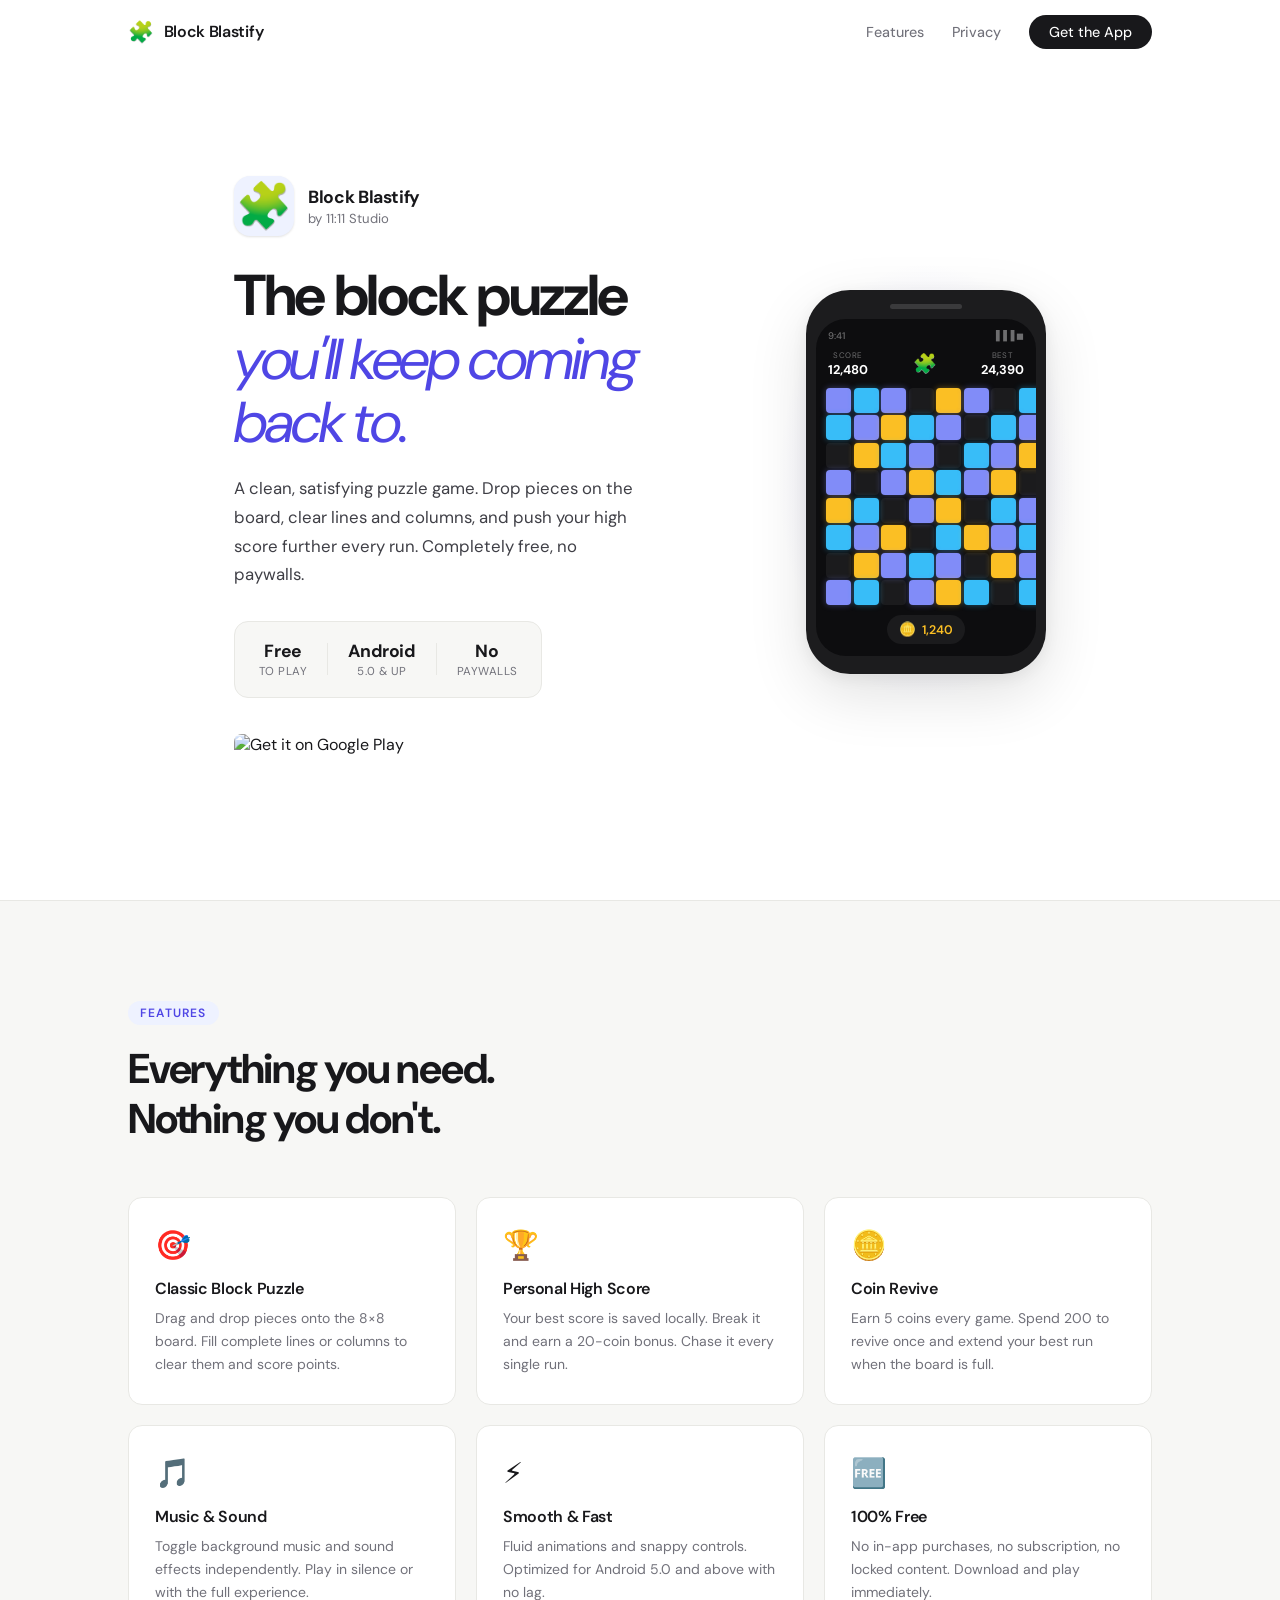
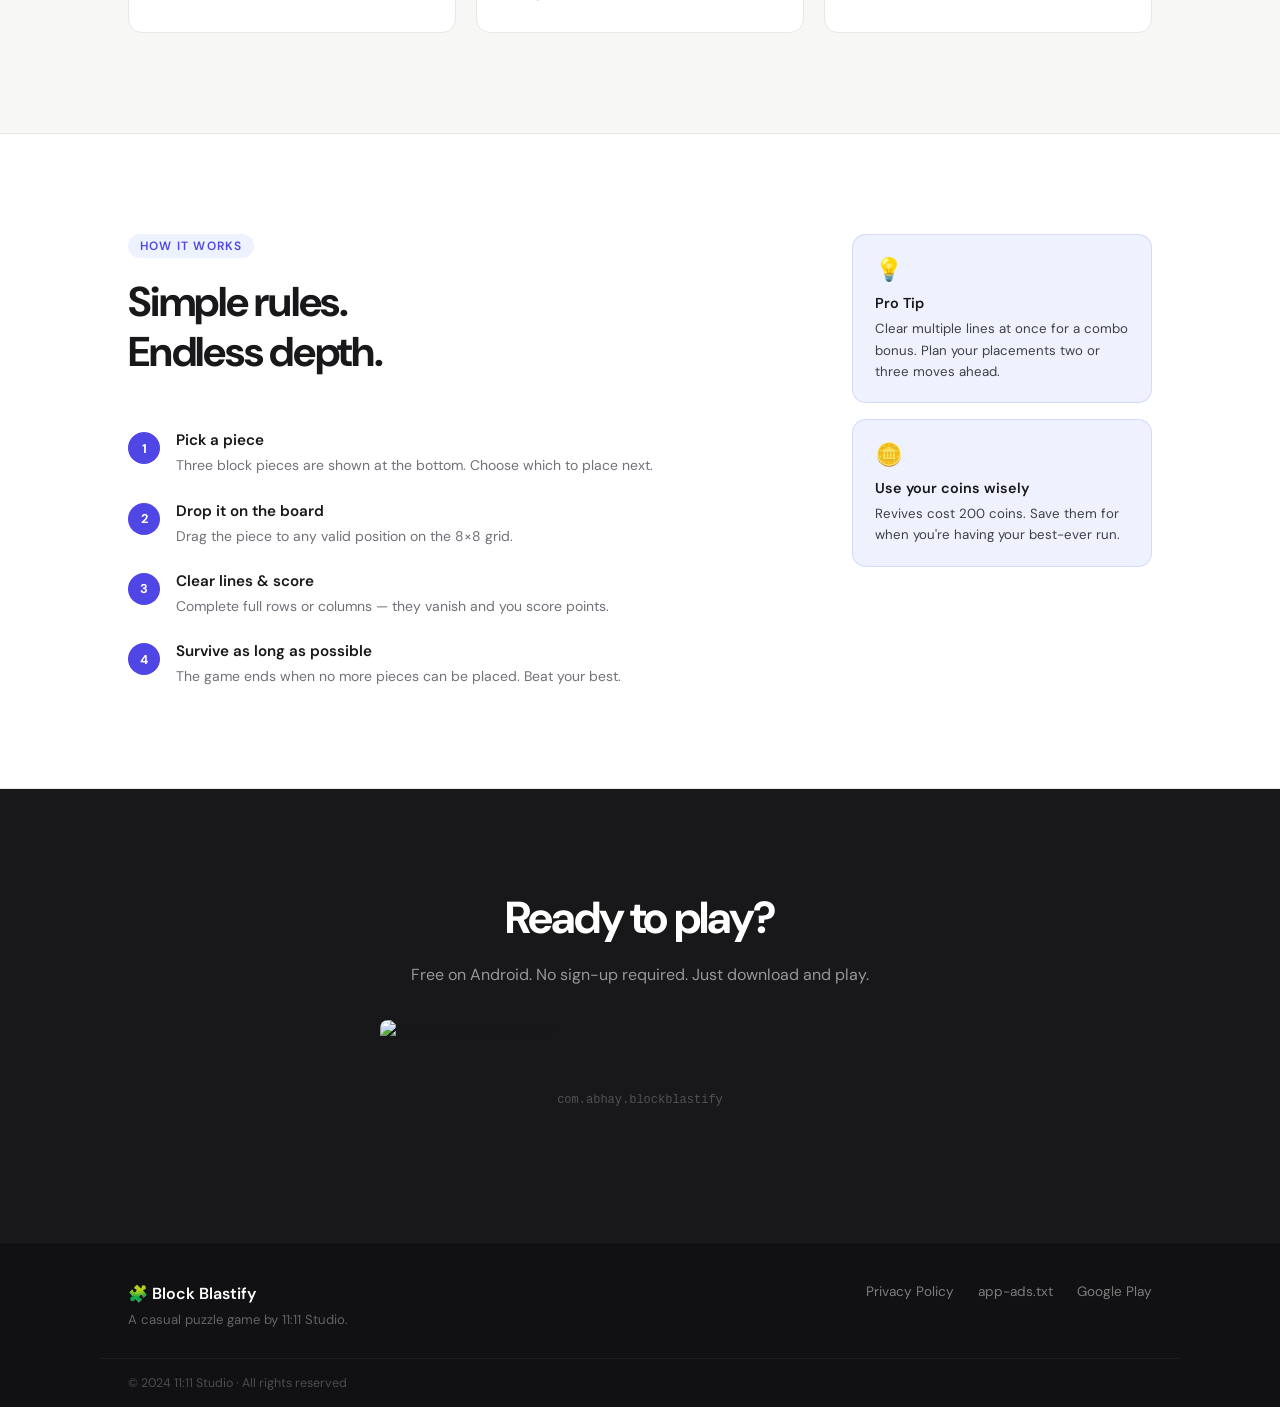
==== commit bf19c5c6: "." ====
--- a/docs/index.html
+++ b/docs/index.html
@@ -4,117 +4,254 @@
   <meta charset="UTF-8" />
   <meta name="viewport" content="width=device-width, initial-scale=1.0" />
   <title>Block Blastify – Classic Block Puzzle Game</title>
-  <meta name="description" content="Block Blastify is a classic block puzzle game. Drag, drop and clear lines to rack up the highest score. Free on Google Play." />
+  <meta name="description" content="Block Blastify is a free classic block puzzle game for Android. Drop pieces, clear lines and beat your high score. Download now on Google Play." />
+  <meta property="og:title" content="Block Blastify – Classic Block Puzzle" />
+  <meta property="og:description" content="Drop pieces, clear lines and beat your high score. Free on Google Play." />
+  <meta property="og:type" content="website" />
   <link rel="preconnect" href="https://fonts.googleapis.com" />
   <link rel="preconnect" href="https://fonts.gstatic.com" crossorigin />
-  <link href="https://fonts.googleapis.com/css2?family=Inter:wght@300;400;500;600&display=swap" rel="stylesheet" />
+  <link href="https://fonts.googleapis.com/css2?family=DM+Sans:ital,opsz,wght@0,9..40,300;0,9..40,400;0,9..40,500;0,9..40,600;0,9..40,700;1,9..40,400&display=swap" rel="stylesheet" />
   <link rel="stylesheet" href="style.css" />
 </head>
 <body>
 
-  <nav class="navbar">
+  <!-- ── NAVBAR ── -->
+  <nav class="navbar" id="navbar">
     <div class="nav-inner">
-      <span class="nav-brand">Block Blastify</span>
+      <a href="index.html" class="nav-brand">
+        <div class="brand-icon">🧩</div>
+        <span>Block Blastify</span>
+      </a>
       <div class="nav-links">
-        <a href="privacy-policy.html">Privacy Policy</a>
-        <a href="https://play.google.com/store/apps/details?id=com.abhay.blockblastify" target="_blank" class="nav-cta" id="nav-play-btn">Get App</a>
+        <a href="#features">Features</a>
+        <a href="privacy-policy.html">Privacy</a>
+        <a href="https://play.google.com/store/apps/details?id=com.abhay.blockblastify"
+           target="_blank" rel="noopener" class="btn-nav" id="nav-cta-btn">
+          Get the App
+        </a>
       </div>
     </div>
   </nav>
 
-  <main>
-    <!-- HERO -->
-    <section class="hero">
-      <div class="hero-text">
-        <p class="eyebrow">Puzzle · Android</p>
-        <h1>Block<br><span class="accent">Blastify</span></h1>
-        <p class="hero-desc">A clean, satisfying block puzzle. Drop pieces, clear lines, beat your score.</p>
-        <a href="https://play.google.com/store/apps/details?id=com.abhay.blockblastify" target="_blank" class="btn-play" id="hero-play-btn">
-          <svg width="18" height="18" viewBox="0 0 24 24" fill="currentColor"><path d="M3.18 23.76c.3.17.64.24.99.21l12.2-7.05-2.71-2.71-10.48 9.55zM.54 1.06C.2 1.42 0 1.97 0 2.67v18.66c0 .7.2 1.25.54 1.61l.08.08 10.45-10.45v-.24L.62.98l-.08.08zM22.04 10.3l-2.95-1.7-3.08 3.08 3.08 3.08 2.97-1.71c.85-.49.85-1.28-.02-1.75zM4.17.24L16.37 7.3l-2.71 2.71L3.18.46A1.12 1.12 0 0 1 4.17.24z"/></svg>
-          Google Play
+  <!-- ── HERO ── -->
+  <section class="hero">
+    <div class="hero-inner">
+      <div class="hero-left">
+        <div class="app-badge-row">
+          <div class="app-icon-lg">🧩</div>
+          <div class="app-meta">
+            <span class="app-meta-name">Block Blastify</span>
+            <span class="app-meta-dev">by 11:11 Studio</span>
+          </div>
+        </div>
+        <h1>The block puzzle<br /><em>you'll keep coming back to.</em></h1>
+        <p class="hero-desc">
+          A clean, satisfying puzzle game. Drop pieces on the board,
+          clear lines and columns, and push your high score further every run.
+          Completely free, no paywalls.
+        </p>
+        <div class="hero-stats">
+          <div class="stat">
+            <span class="stat-val">Free</span>
+            <span class="stat-lbl">to play</span>
+          </div>
+          <div class="stat-divider"></div>
+          <div class="stat">
+            <span class="stat-val">Android</span>
+            <span class="stat-lbl">5.0 &amp; up</span>
+          </div>
+          <div class="stat-divider"></div>
+          <div class="stat">
+            <span class="stat-val">No</span>
+            <span class="stat-lbl">paywalls</span>
+          </div>
+        </div>
+        <a href="https://play.google.com/store/apps/details?id=com.abhay.blockblastify"
+           target="_blank" rel="noopener" class="btn-gplay" id="hero-play-btn">
+          <img src="https://upload.wikimedia.org/wikipedia/commons/7/78/Google_Play_Store_badge_EN.svg"
+               alt="Get it on Google Play" width="200" height="60" />
         </a>
       </div>
 
-      <div class="phone-wrap">
-        <div class="phone">
-          <div class="phone-notch"></div>
-          <div class="phone-screen">
-            <div class="game-ui">
-              <div class="ui-scores">
-                <div class="ui-score-item">
-                  <span class="ui-label">Score</span>
-                  <span class="ui-val">12,480</span>
+      <div class="hero-right">
+        <div class="phone-outer">
+          <div class="phone-device">
+            <div class="phone-bar"></div>
+            <div class="phone-screen">
+              <!-- Status bar -->
+              <div class="status-bar">
+                <span>9:41</span>
+                <span>▐▐▐ ◼</span>
+              </div>
+              <!-- Game header -->
+              <div class="game-header">
+                <div class="gh-item">
+                  <span class="gh-label">Score</span>
+                  <span class="gh-val">12,480</span>
                 </div>
-                <div class="ui-score-item">
-                  <span class="ui-label">Best</span>
-                  <span class="ui-val">24,390</span>
+                <div class="gh-title">🧩</div>
+                <div class="gh-item">
+                  <span class="gh-label">Best</span>
+                  <span class="gh-val">24,390</span>
                 </div>
               </div>
-              <div class="board">
-                <div class="board-row"><div class="bl p"></div><div class="bl c"></div><div class="bl p"></div><div class="bl"></div><div class="bl y"></div><div class="bl p"></div><div class="bl"></div></div>
-                <div class="board-row"><div class="bl c"></div><div class="bl p"></div><div class="bl y"></div><div class="bl c"></div><div class="bl p"></div><div class="bl y"></div><div class="bl c"></div></div>
-                <div class="board-row"><div class="bl"></div><div class="bl y"></div><div class="bl c"></div><div class="bl p"></div><div class="bl"></div><div class="bl c"></div><div class="bl p"></div></div>
-                <div class="board-row"><div class="bl p"></div><div class="bl"></div><div class="bl p"></div><div class="bl y"></div><div class="bl c"></div><div class="bl"></div><div class="bl y"></div></div>
-                <div class="board-row"><div class="bl y"></div><div class="bl c"></div><div class="bl"></div><div class="bl p"></div><div class="bl y"></div><div class="bl p"></div><div class="bl c"></div></div>
-                <div class="board-row"><div class="bl c"></div><div class="bl p"></div><div class="bl y"></div><div class="bl"></div><div class="bl c"></div><div class="bl y"></div><div class="bl p"></div></div>
-                <div class="board-row"><div class="bl"></div><div class="bl y"></div><div class="bl p"></div><div class="bl c"></div><div class="bl p"></div><div class="bl"></div><div class="bl c"></div></div>
-              </div>
-            </div>
-          </div>
-        </div>
-      </div>
-    </section>
-
-    <!-- FEATURES -->
-    <section class="features">
-      <div class="container">
-        <div class="feat-grid">
-          <div class="feat">
-            <span class="feat-num">01</span>
-            <h3>Classic Mode</h3>
-            <p>Place blocks, fill lines, score big. The timeless formula — perfected.</p>
-          </div>
-          <div class="feat">
-            <span class="feat-num">02</span>
-            <h3>Coin System</h3>
-            <p>Earn coins every game. Spend 200 to revive when you're on a hot streak.</p>
-          </div>
-          <div class="feat">
-            <span class="feat-num">03</span>
-            <h3>High Scores</h3>
-            <p>Track your personal best. Beat it. Repeat it.</p>
-          </div>
-          <div class="feat">
-            <span class="feat-num">04</span>
-            <h3>No Paywalls</h3>
-            <p>Completely free. No purchases, no subscriptions, no nonsense.</p>
-          </div>
-        </div>
-      </div>
-    </section>
-
-    <!-- CTA -->
-    <section class="cta">
-      <div class="container cta-inner">
-        <p class="cta-label">Available on Android</p>
-        <h2>Start playing today.</h2>
-        <a href="https://play.google.com/store/apps/details?id=com.abhay.blockblastify" target="_blank" class="btn-play" id="cta-play-btn">
-          <svg width="18" height="18" viewBox="0 0 24 24" fill="currentColor"><path d="M3.18 23.76c.3.17.64.24.99.21l12.2-7.05-2.71-2.71-10.48 9.55zM.54 1.06C.2 1.42 0 1.97 0 2.67v18.66c0 .7.2 1.25.54 1.61l.08.08 10.45-10.45v-.24L.62.98l-.08.08zM22.04 10.3l-2.95-1.7-3.08 3.08 3.08 3.08 2.97-1.71c.85-.49.85-1.28-.02-1.75zM4.17.24L16.37 7.3l-2.71 2.71L3.18.46A1.12 1.12 0 0 1 4.17.24z"/></svg>
-          Download Free
-        </a>
-      </div>
-    </section>
-  </main>
-
+              <!-- Grid -->
+              <div class="grid-wrap">
+                <div class="grid-board">
+                  <div class="gr"><div class="gc p"></div><div class="gc c"></div><div class="gc p"></div><div class="gc e"></div><div class="gc y"></div><div class="gc p"></div><div class="gc e"></div><div class="gc c"></div></div>
+                  <div class="gr"><div class="gc c"></div><div class="gc p"></div><div class="gc y"></div><div class="gc c"></div><div class="gc p"></div><div class="gc e"></div><div class="gc c"></div><div class="gc p"></div></div>
+                  <div class="gr"><div class="gc e"></div><div class="gc y"></div><div class="gc c"></div><div class="gc p"></div><div class="gc e"></div><div class="gc c"></div><div class="gc p"></div><div class="gc y"></div></div>
+                  <div class="gr"><div class="gc p"></div><div class="gc e"></div><div class="gc p"></div><div class="gc y"></div><div class="gc c"></div><div class="gc p"></div><div class="gc y"></div><div class="gc e"></div></div>
+                  <div class="gr"><div class="gc y"></div><div class="gc c"></div><div class="gc e"></div><div class="gc p"></div><div class="gc y"></div><div class="gc e"></div><div class="gc c"></div><div class="gc p"></div></div>
+                  <div class="gr"><div class="gc c"></div><div class="gc p"></div><div class="gc y"></div><div class="gc e"></div><div class="gc c"></div><div class="gc y"></div><div class="gc p"></div><div class="gc c"></div></div>
+                  <div class="gr"><div class="gc e"></div><div class="gc y"></div><div class="gc p"></div><div class="gc c"></div><div class="gc p"></div><div class="gc e"></div><div class="gc y"></div><div class="gc p"></div></div>
+                  <div class="gr"><div class="gc p"></div><div class="gc c"></div><div class="gc e"></div><div class="gc p"></div><div class="gc y"></div><div class="gc c"></div><div class="gc e"></div><div class="gc c"></div></div>
+                </div>
+              </div>
+              <!-- Coin bar -->
+              <div class="coin-bar">
+                <span class="coin-icon">🪙</span>
+                <span class="coin-val">1,240</span>
+              </div>
+            </div>
+          </div>
+          <div class="phone-glow"></div>
+        </div>
+      </div>
+    </div>
+  </section>
+
+  <!-- ── FEATURES ── -->
+  <section class="features" id="features">
+    <div class="section-inner">
+      <div class="section-tag">Features</div>
+      <h2 class="section-h">Everything you need.<br />Nothing you don't.</h2>
+
+      <div class="feats">
+        <div class="feat-card">
+          <div class="feat-ico">🎯</div>
+          <h3>Classic Block Puzzle</h3>
+          <p>Drag and drop pieces onto the 8×8 board. Fill complete lines or columns to clear them and score points.</p>
+        </div>
+        <div class="feat-card">
+          <div class="feat-ico">🏆</div>
+          <h3>Personal High Score</h3>
+          <p>Your best score is saved locally. Break it and earn a 20-coin bonus. Chase it every single run.</p>
+        </div>
+        <div class="feat-card">
+          <div class="feat-ico">🪙</div>
+          <h3>Coin Revive</h3>
+          <p>Earn 5 coins every game. Spend 200 to revive once and extend your best run when the board is full.</p>
+        </div>
+        <div class="feat-card">
+          <div class="feat-ico">🎵</div>
+          <h3>Music &amp; Sound</h3>
+          <p>Toggle background music and sound effects independently. Play in silence or with the full experience.</p>
+        </div>
+        <div class="feat-card">
+          <div class="feat-ico">⚡</div>
+          <h3>Smooth &amp; Fast</h3>
+          <p>Fluid animations and snappy controls. Optimized for Android 5.0 and above with no lag.</p>
+        </div>
+        <div class="feat-card">
+          <div class="feat-ico">🆓</div>
+          <h3>100% Free</h3>
+          <p>No in-app purchases, no subscription, no locked content. Download and play immediately.</p>
+        </div>
+      </div>
+    </div>
+  </section>
+
+  <!-- ── HOW TO PLAY ── -->
+  <section class="howto">
+    <div class="section-inner howto-inner">
+      <div class="howto-text">
+        <div class="section-tag">How it works</div>
+        <h2 class="section-h">Simple rules.<br />Endless depth.</h2>
+        <ol class="steps">
+          <li>
+            <span class="step-n">1</span>
+            <div>
+              <strong>Pick a piece</strong>
+              <p>Three block pieces are shown at the bottom. Choose which to place next.</p>
+            </div>
+          </li>
+          <li>
+            <span class="step-n">2</span>
+            <div>
+              <strong>Drop it on the board</strong>
+              <p>Drag the piece to any valid position on the 8×8 grid.</p>
+            </div>
+          </li>
+          <li>
+            <span class="step-n">3</span>
+            <div>
+              <strong>Clear lines &amp; score</strong>
+              <p>Complete full rows or columns — they vanish and you score points.</p>
+            </div>
+          </li>
+          <li>
+            <span class="step-n">4</span>
+            <div>
+              <strong>Survive as long as possible</strong>
+              <p>The game ends when no more pieces can be placed. Beat your best.</p>
+            </div>
+          </li>
+        </ol>
+      </div>
+      <div class="howto-visual">
+        <div class="tip-card">
+          <span class="tip-ico">💡</span>
+          <strong>Pro Tip</strong>
+          <p>Clear multiple lines at once for a combo bonus. Plan your placements two or three moves ahead.</p>
+        </div>
+        <div class="tip-card">
+          <span class="tip-ico">🪙</span>
+          <strong>Use your coins wisely</strong>
+          <p>Revives cost 200 coins. Save them for when you're having your best-ever run.</p>
+        </div>
+      </div>
+    </div>
+  </section>
+
+  <!-- ── DOWNLOAD CTA ── -->
+  <section class="cta-section">
+    <div class="cta-inner">
+      <h2>Ready to play?</h2>
+      <p>Free on Android. No sign-up required. Just download and play.</p>
+      <a href="https://play.google.com/store/apps/details?id=com.abhay.blockblastify"
+         target="_blank" rel="noopener" class="btn-gplay" id="cta-play-btn">
+        <img src="https://upload.wikimedia.org/wikipedia/commons/7/78/Google_Play_Store_badge_EN.svg"
+             alt="Get it on Google Play" width="200" height="60" />
+      </a>
+      <p class="cta-note">com.abhay.blockblastify</p>
+    </div>
+  </section>
+
+  <!-- ── FOOTER ── -->
   <footer class="footer">
-    <div class="container footer-inner">
-      <span>© 2024 11:11 Studio</span>
-      <div class="footer-links">
+    <div class="foot-inner">
+      <div class="foot-left">
+        <div class="foot-brand">🧩 Block Blastify</div>
+        <p class="foot-byline">A casual puzzle game by 11:11 Studio.</p>
+      </div>
+      <div class="foot-right">
         <a href="privacy-policy.html">Privacy Policy</a>
         <a href="app-ads.txt">app-ads.txt</a>
-      </div>
+        <a href="https://play.google.com/store/apps/details?id=com.abhay.blockblastify" target="_blank" rel="noopener">Google Play</a>
+      </div>
+    </div>
+    <div class="foot-bottom">
+      <span>© 2024 11:11 Studio · All rights reserved</span>
     </div>
   </footer>
 
+  <script>
+    // Navbar shadow on scroll
+    const nav = document.getElementById('navbar');
+    window.addEventListener('scroll', () => {
+      nav.classList.toggle('scrolled', window.scrollY > 10);
+    });
+  </script>
 </body>
 </html>
--- a/docs/style.css
+++ b/docs/style.css
@@ -1,19 +1,30 @@
-/* ================================================
-   Block Blastify – Minimalist Site Styles
-   11:11 Studio
-   ================================================ */
+/* ============================================
+   Block Blastify – Play Store-Friendly Site
+   11:11 Studio · 2024
+   ============================================ */
 
 *, *::before, *::after { box-sizing: border-box; margin: 0; padding: 0; }
 
 :root {
-  --bg:       #f9f9f7;
-  --ink:      #111110;
-  --muted:    #6b6b6b;
-  --border:   #e4e4e0;
-  --accent:   #5b4fff;      /* single purple accent */
-  --accent-h: #7b6fff;
-  --radius:   12px;
-  --font:     'Inter', system-ui, sans-serif;
+  --bg:        #ffffff;
+  --surface:   #f7f7f5;
+  --border:    #e8e8e4;
+  --ink:       #18181b;
+  --ink2:      #3f3f46;
+  --muted:     #71717a;
+  --accent:    #4f46e5;
+  --accent-lt: #eef2ff;
+  --green:     #16a34a;
+  --green-lt:  #f0fdf4;
+  --yellow-lt: #fefce8;
+  --yellow:    #ca8a04;
+  --radius-sm: 8px;
+  --radius:    14px;
+  --radius-lg: 20px;
+  --font: 'DM Sans', system-ui, -apple-system, sans-serif;
+  --shadow-sm: 0 1px 3px rgba(0,0,0,0.07), 0 1px 2px rgba(0,0,0,0.05);
+  --shadow:    0 4px 16px rgba(0,0,0,0.08), 0 1px 4px rgba(0,0,0,0.04);
+  --shadow-lg: 0 20px 60px rgba(0,0,0,0.12), 0 4px 16px rgba(0,0,0,0.06);
 }
 
 html { scroll-behavior: smooth; }
@@ -27,380 +38,699 @@
 }
 
 a { text-decoration: none; color: inherit; }
-
-.container {
-  max-width: 1040px;
-  margin: 0 auto;
-  padding: 0 32px;
-}
+p { line-height: 1.7; }
 
 /* ── NAVBAR ── */
 .navbar {
   position: fixed;
   top: 0; left: 0; right: 0;
-  z-index: 100;
-  height: 60px;
-  display: flex;
-  align-items: center;
-  background: rgba(249,249,247,0.85);
-  backdrop-filter: blur(14px);
-  -webkit-backdrop-filter: blur(14px);
-  border-bottom: 1px solid var(--border);
-}
-
+  z-index: 200;
+  height: 64px;
+  background: rgba(255,255,255,0.9);
+  backdrop-filter: blur(16px);
+  -webkit-backdrop-filter: blur(16px);
+  border-bottom: 1px solid transparent;
+  transition: border-color 0.2s, box-shadow 0.2s;
+}
+.navbar.scrolled {
+  border-color: var(--border);
+  box-shadow: var(--shadow-sm);
+}
 .nav-inner {
-  max-width: 1040px;
+  max-width: 1080px;
   margin: 0 auto;
-  padding: 0 32px;
-  width: 100%;
+  padding: 0 28px;
+  height: 100%;
   display: flex;
   align-items: center;
   justify-content: space-between;
 }
-
 .nav-brand {
-  font-size: 0.95rem;
-  font-weight: 600;
-  letter-spacing: -0.01em;
+  display: flex;
+  align-items: center;
+  gap: 10px;
+  font-size: 1rem;
+  font-weight: 600;
+  letter-spacing: -0.02em;
   color: var(--ink);
 }
-
+.brand-icon { font-size: 1.3rem; }
 .nav-links {
   display: flex;
   align-items: center;
-  gap: 24px;
-  font-size: 0.88rem;
-}
-
-.nav-links a { color: var(--muted); transition: color 0.15s; }
-.nav-links a:hover { color: var(--ink); }
-
-.nav-cta {
-  color: var(--accent) !important;
+  gap: 28px;
+  font-size: 0.9rem;
+}
+.nav-links > a { color: var(--muted); font-weight: 450; transition: color 0.15s; }
+.nav-links > a:hover { color: var(--ink); }
+.btn-nav {
+  background: var(--ink);
+  color: #fff !important;
+  padding: 8px 20px;
+  border-radius: 100px;
   font-weight: 500;
-  border: 1px solid var(--accent);
-  padding: 6px 16px;
-  border-radius: 100px;
-  transition: background 0.15s, color 0.15s !important;
-}
-.nav-cta:hover {
-  background: var(--accent);
-  color: #fff !important;
-}
+  transition: opacity 0.15s, transform 0.15s;
+}
+.btn-nav:hover { opacity: 0.85; transform: translateY(-1px); }
 
 /* ── HERO ── */
 .hero {
-  min-height: 100vh;
+  padding-top: 64px;
+  min-height: 100svh;
+  display: flex;
+  align-items: center;
+}
+.hero-inner {
+  max-width: 1080px;
+  margin: 0 auto;
+  padding: 64px 28px;
   display: flex;
   align-items: center;
   justify-content: space-between;
-  gap: 64px;
-  max-width: 1040px;
+  gap: 72px;
+}
+.hero-left { flex: 1; max-width: 500px; }
+
+/* app badge */
+.app-badge-row {
+  display: flex;
+  align-items: center;
+  gap: 14px;
+  margin-bottom: 28px;
+}
+.app-icon-lg {
+  font-size: 2.8rem;
+  width: 60px; height: 60px;
+  background: var(--accent-lt);
+  border-radius: 16px;
+  display: flex; align-items: center; justify-content: center;
+  box-shadow: var(--shadow-sm);
+}
+.app-meta { display: flex; flex-direction: column; gap: 2px; }
+.app-meta-name { font-size: 1.1rem; font-weight: 700; letter-spacing: -0.02em; }
+.app-meta-dev  { font-size: 0.82rem; color: var(--muted); }
+
+h1 {
+  font-size: clamp(2.4rem, 5vw, 3.6rem);
+  font-weight: 700;
+  letter-spacing: -0.04em;
+  line-height: 1.1;
+  margin-bottom: 20px;
+  color: var(--ink);
+}
+h1 em { font-style: italic; font-weight: 400; color: var(--accent); }
+
+.hero-desc {
+  font-size: 1.05rem;
+  color: var(--ink2);
+  line-height: 1.7;
+  margin-bottom: 32px;
+  max-width: 400px;
+}
+
+/* stats row */
+.hero-stats {
+  display: flex;
+  align-items: center;
+  gap: 20px;
+  margin-bottom: 36px;
+  padding: 18px 24px;
+  background: var(--surface);
+  border: 1px solid var(--border);
+  border-radius: var(--radius);
+  width: fit-content;
+}
+.stat { text-align: center; }
+.stat-val { display: block; font-size: 1.1rem; font-weight: 700; letter-spacing: -0.02em; color: var(--ink); }
+.stat-lbl { display: block; font-size: 0.72rem; color: var(--muted); margin-top: 2px; text-transform: uppercase; letter-spacing: 0.04em; }
+.stat-divider { width: 1px; height: 32px; background: var(--border); }
+
+/* play badge */
+.btn-gplay img {
+  display: block;
+  height: 54px;
+  width: auto;
+  border-radius: 8px;
+  transition: transform 0.15s, box-shadow 0.15s;
+}
+.btn-gplay:hover img {
+  transform: translateY(-2px);
+  box-shadow: var(--shadow);
+}
+
+/* ── PHONE MOCKUP ── */
+.hero-right { flex-shrink: 0; position: relative; }
+
+.phone-outer {
+  position: relative;
+  display: inline-block;
+}
+.phone-glow {
+  position: absolute;
+  inset: -30px;
+  background: radial-gradient(ellipse at center, rgba(79,70,229,0.15) 0%, transparent 70%);
+  pointer-events: none;
+  z-index: 0;
+}
+.phone-device {
+  position: relative;
+  z-index: 1;
+  width: 240px;
+  background: #1c1c1e;
+  border-radius: 44px;
+  padding: 14px 10px 18px;
+  box-shadow:
+    0 0 0 1px rgba(255,255,255,0.08),
+    var(--shadow-lg);
+  animation: bob 5s ease-in-out infinite;
+}
+@keyframes bob {
+  0%,100% { transform: translateY(0px) rotate(-0.5deg); }
+  50%      { transform: translateY(-10px) rotate(0.5deg); }
+}
+.phone-bar {
+  width: 72px; height: 5px;
+  background: #3a3a3c;
+  border-radius: 3px;
+  margin: 0 auto 10px;
+}
+.phone-screen {
+  background: #0d0d0f;
+  border-radius: 30px;
+  overflow: hidden;
+  padding: 10px 8px 12px;
+}
+.status-bar {
+  display: flex;
+  justify-content: space-between;
+  font-size: 0.6rem;
+  color: rgba(255,255,255,0.4);
+  padding: 0 4px;
+  margin-bottom: 8px;
+  font-weight: 500;
+}
+.game-header {
+  display: flex;
+  align-items: center;
+  justify-content: space-between;
+  margin-bottom: 10px;
+  padding: 0 4px;
+}
+.gh-item { text-align: center; }
+.gh-label { display: block; font-size: 0.5rem; color: rgba(255,255,255,0.4); text-transform: uppercase; letter-spacing: 0.06em; }
+.gh-val   { display: block; font-size: 0.8rem; font-weight: 700; color: #fff; margin-top: 1px; }
+.gh-title { font-size: 1.2rem; }
+
+.grid-wrap { padding: 0 2px; }
+.grid-board { display: flex; flex-direction: column; gap: 2.5px; }
+.gr { display: flex; gap: 2.5px; }
+.gc {
+  width: 25px; height: 25px;
+  border-radius: 4px;
+  flex-shrink: 0;
+}
+.gc.e { background: rgba(255,255,255,0.06); }
+.gc.p { background: #818cf8; box-shadow: 0 0 6px rgba(129,140,248,0.4); }
+.gc.c { background: #38bdf8; box-shadow: 0 0 6px rgba(56,189,248,0.4); }
+.gc.y { background: #fbbf24; box-shadow: 0 0 6px rgba(251,191,36,0.4); }
+
+.coin-bar {
+  display: flex;
+  align-items: center;
+  justify-content: center;
+  gap: 6px;
+  margin-top: 10px;
+  padding: 6px 12px;
+  background: rgba(255,255,255,0.06);
+  border-radius: 100px;
+  width: fit-content;
+  margin-left: auto;
+  margin-right: auto;
+}
+.coin-icon { font-size: 0.85rem; }
+.coin-val  { font-size: 0.78rem; font-weight: 600; color: #fbbf24; }
+
+/* ── SECTION SHARED ── */
+.section-inner {
+  max-width: 1080px;
   margin: 0 auto;
-  padding: 80px 32px 64px;
-}
-
-.hero-text { flex: 1; max-width: 440px; }
-
-.eyebrow {
-  font-size: 0.78rem;
-  font-weight: 500;
+  padding: 0 28px;
+}
+.section-tag {
+  display: inline-block;
+  font-size: 0.75rem;
+  font-weight: 600;
   letter-spacing: 0.1em;
   text-transform: uppercase;
+  color: var(--accent);
+  background: var(--accent-lt);
+  padding: 4px 12px;
+  border-radius: 100px;
+  margin-bottom: 20px;
+}
+.section-h {
+  font-size: clamp(1.8rem, 4vw, 2.6rem);
+  font-weight: 700;
+  letter-spacing: -0.03em;
+  line-height: 1.2;
+  margin-bottom: 52px;
+  color: var(--ink);
+}
+
+/* ── FEATURES ── */
+.features {
+  padding: 100px 0;
+  border-top: 1px solid var(--border);
+  background: var(--surface);
+}
+.feats {
+  display: grid;
+  grid-template-columns: repeat(3, 1fr);
+  gap: 20px;
+}
+.feat-card {
+  background: var(--bg);
+  border: 1px solid var(--border);
+  border-radius: var(--radius);
+  padding: 28px 26px;
+  transition: transform 0.2s, box-shadow 0.2s, border-color 0.2s;
+}
+.feat-card:hover {
+  transform: translateY(-3px);
+  box-shadow: var(--shadow);
+  border-color: rgba(79,70,229,0.25);
+}
+.feat-ico {
+  font-size: 1.8rem;
+  margin-bottom: 14px;
+  display: block;
+}
+.feat-card h3 {
+  font-size: 1rem;
+  font-weight: 600;
+  letter-spacing: -0.02em;
+  margin-bottom: 8px;
+  color: var(--ink);
+}
+.feat-card p {
+  font-size: 0.875rem;
+  color: var(--muted);
+  line-height: 1.65;
+}
+
+/* ── HOW TO PLAY ── */
+.howto {
+  padding: 100px 0;
+  border-top: 1px solid var(--border);
+}
+.howto-inner {
+  display: flex;
+  align-items: flex-start;
+  gap: 80px;
+}
+.howto-text { flex: 1; }
+.howto-visual { flex-shrink: 0; width: 300px; display: flex; flex-direction: column; gap: 16px; }
+
+.steps {
+  list-style: none;
+  display: flex;
+  flex-direction: column;
+  gap: 24px;
+}
+.steps li {
+  display: flex;
+  align-items: flex-start;
+  gap: 16px;
+}
+.step-n {
+  flex-shrink: 0;
+  width: 32px; height: 32px;
+  background: var(--accent);
+  color: #fff;
+  border-radius: 50%;
+  display: flex; align-items: center; justify-content: center;
+  font-size: 0.8rem;
+  font-weight: 700;
+  margin-top: 2px;
+}
+.steps li strong {
+  display: block;
+  font-size: 0.95rem;
+  font-weight: 600;
+  margin-bottom: 4px;
+  color: var(--ink);
+}
+.steps li p {
+  font-size: 0.875rem;
+  color: var(--muted);
+  line-height: 1.6;
+}
+
+.tip-card {
+  background: var(--accent-lt);
+  border: 1px solid rgba(79,70,229,0.15);
+  border-radius: var(--radius);
+  padding: 20px 22px;
+}
+.tip-ico {
+  display: block;
+  font-size: 1.4rem;
+  margin-bottom: 10px;
+}
+.tip-card strong {
+  display: block;
+  font-size: 0.9rem;
+  font-weight: 600;
+  color: var(--ink);
+  margin-bottom: 6px;
+}
+.tip-card p {
+  font-size: 0.83rem;
+  color: var(--ink2);
+  line-height: 1.6;
+}
+
+/* ── CTA ── */
+.cta-section {
+  padding: 100px 28px;
+  border-top: 1px solid var(--border);
+  background: var(--ink);
+}
+.cta-inner {
+  max-width: 520px;
+  margin: 0 auto;
+  text-align: center;
+}
+.cta-inner h2 {
+  font-size: clamp(2rem, 4vw, 2.8rem);
+  font-weight: 700;
+  letter-spacing: -0.04em;
+  color: #fff;
+  margin-bottom: 14px;
+}
+.cta-inner > p {
+  font-size: 1rem;
+  color: rgba(255,255,255,0.55);
+  margin-bottom: 32px;
+}
+.cta-note {
+  margin-top: 16px !important;
+  font-size: 0.75rem !important;
+  color: rgba(255,255,255,0.25) !important;
+  font-family: monospace;
+}
+
+/* ── FOOTER ── */
+.footer {
+  background: #111113;
+  border-top: 1px solid rgba(255,255,255,0.06);
+}
+.foot-inner {
+  max-width: 1080px;
+  margin: 0 auto;
+  padding: 40px 28px 28px;
+  display: flex;
+  justify-content: space-between;
+  align-items: flex-start;
+  gap: 32px;
+}
+.foot-brand {
+  font-size: 1rem;
+  font-weight: 600;
+  color: #fff;
+  margin-bottom: 6px;
+}
+.foot-byline {
+  font-size: 0.82rem;
+  color: rgba(255,255,255,0.35);
+  line-height: 1.5;
+}
+.foot-right {
+  display: flex;
+  align-items: center;
+  gap: 24px;
+  font-size: 0.85rem;
+}
+.foot-right a { color: rgba(255,255,255,0.45); transition: color 0.15s; }
+.foot-right a:hover { color: rgba(255,255,255,0.85); }
+.foot-bottom {
+  max-width: 1080px;
+  margin: 0 auto;
+  padding: 16px 28px;
+  border-top: 1px solid rgba(255,255,255,0.06);
+  font-size: 0.78rem;
+  color: rgba(255,255,255,0.25);
+}
+
+/* ============================================
+   PRIVACY POLICY PAGE
+   ============================================ */
+
+.pp-top {
+  padding-top: 64px;
+  background: var(--surface);
+  border-bottom: 1px solid var(--border);
+}
+.pp-top-inner {
+  max-width: 800px;
+  margin: 0 auto;
+  padding: 60px 28px 52px;
+}
+.pp-top-inner h1 {
+  font-size: clamp(2rem, 5vw, 3rem);
+  font-weight: 700;
+  letter-spacing: -0.04em;
+  margin-bottom: 16px;
+}
+.pp-meta {
+  font-size: 0.85rem;
   color: var(--muted);
   margin-bottom: 20px;
-}
-
-h1 {
-  font-size: clamp(3rem, 7vw, 5.5rem);
-  font-weight: 600;
-  line-height: 1.0;
-  letter-spacing: -0.03em;
-  margin-bottom: 24px;
-}
-
-.accent { color: var(--accent); }
-
-.hero-desc {
+  line-height: 1.8;
+}
+.pp-intro {
   font-size: 1rem;
-  color: var(--muted);
-  line-height: 1.7;
-  max-width: 340px;
-  margin-bottom: 36px;
-}
-
-.btn-play {
-  display: inline-flex;
-  align-items: center;
-  gap: 8px;
-  background: var(--ink);
-  color: var(--bg);
-  font-family: var(--font);
-  font-size: 0.9rem;
-  font-weight: 500;
-  padding: 13px 26px;
-  border-radius: 100px;
-  transition: background 0.15s, transform 0.15s;
-}
-.btn-play:hover {
-  background: #2a2a28;
-  transform: translateY(-1px);
-}
-
-/* ── PHONE MOCKUP ── */
-.phone-wrap {
-  flex-shrink: 0;
-  position: relative;
-}
-
-.phone {
-  width: 210px;
-  height: 420px;
-  background: #fff;
-  border-radius: 36px;
-  border: 1.5px solid var(--border);
-  box-shadow:
-    0 2px 4px rgba(0,0,0,0.04),
-    0 12px 40px rgba(0,0,0,0.10);
-  padding: 20px 12px 16px;
-  display: flex;
-  flex-direction: column;
-  gap: 10px;
-  animation: phoneBob 5s ease-in-out infinite;
-}
-
-@keyframes phoneBob {
-  0%,100% { transform: translateY(0px); }
-  50%      { transform: translateY(-8px); }
-}
-
-.phone-notch {
-  width: 60px;
-  height: 6px;
-  background: var(--border);
-  border-radius: 3px;
+  color: var(--ink2);
+  line-height: 1.75;
+  max-width: 620px;
+}
+
+/* layout */
+.pp-layout {
+  max-width: 800px;
   margin: 0 auto;
-}
-
-.phone-screen {
-  flex: 1;
-  background: #f2f2f0;
-  border-radius: 20px;
-  overflow: hidden;
-  display: flex;
-  align-items: center;
-  justify-content: center;
-}
-
-.game-ui { width: 100%; padding: 10px; }
-
-.ui-scores {
-  display: flex;
-  justify-content: space-around;
-  margin-bottom: 10px;
-}
-.ui-score-item { text-align: center; }
-.ui-label { display: block; font-size: 0.52rem; color: var(--muted); letter-spacing: 0.06em; text-transform: uppercase; }
-.ui-val   { display: block; font-size: 0.78rem; font-weight: 600; color: var(--ink); margin-top: 1px; }
-
-/* Game board */
-.board { display: flex; flex-direction: column; gap: 3px; }
-.board-row { display: flex; gap: 3px; }
-
-.bl {
-  width: 22px; height: 22px;
-  border-radius: 4px;
-  background: #e8e8e5;
-  flex-shrink: 0;
-}
-.bl.p { background: #c4b8ff; }   /* purple  */
-.bl.c { background: #a8d8f0; }   /* cyan    */
-.bl.y { background: #fde68a; }   /* amber   */
-
-/* ── FEATURES ── */
-.features {
-  padding: 80px 0 100px;
-  border-top: 1px solid var(--border);
-}
-
-.feat-grid {
-  display: grid;
-  grid-template-columns: repeat(4, 1fr);
-  gap: 0;
-}
-
-.feat {
-  padding: 40px 32px;
-  border-right: 1px solid var(--border);
-}
-.feat:last-child { border-right: none; }
-
-.feat-num {
-  display: block;
-  font-size: 0.72rem;
-  font-weight: 500;
-  color: var(--accent);
+  padding: 48px 28px 80px;
+}
+
+/* summary */
+.pp-summary {
+  background: var(--bg);
+  border: 1px solid var(--border);
+  border-radius: var(--radius-lg);
+  padding: 28px 30px;
+  margin-bottom: 52px;
+  box-shadow: var(--shadow-sm);
+}
+.pp-summary-title {
+  font-size: 0.8rem;
+  font-weight: 600;
   letter-spacing: 0.08em;
-  margin-bottom: 16px;
-}
-
-.feat h3 {
-  font-size: 0.95rem;
-  font-weight: 600;
-  letter-spacing: -0.01em;
-  margin-bottom: 10px;
-}
-
-.feat p {
-  font-size: 0.85rem;
-  color: var(--muted);
-  line-height: 1.65;
-}
-
-/* ── CTA ── */
-.cta {
-  padding: 100px 0;
-  border-top: 1px solid var(--border);
-}
-
-.cta-inner { text-align: center; }
-
-.cta-label {
-  font-size: 0.78rem;
-  font-weight: 500;
-  letter-spacing: 0.1em;
   text-transform: uppercase;
   color: var(--muted);
-  margin-bottom: 16px;
-}
-
-.cta h2 {
-  font-size: clamp(2rem, 5vw, 3.2rem);
-  font-weight: 600;
-  letter-spacing: -0.03em;
-  margin-bottom: 32px;
-}
-
-/* ── FOOTER ── */
-.footer {
-  border-top: 1px solid var(--border);
-  padding: 24px 0;
-}
-
-.footer-inner {
-  display: flex;
-  align-items: center;
-  justify-content: space-between;
-}
-
-.footer-inner > span {
-  font-size: 0.82rem;
-  color: var(--muted);
-}
-
-.footer-links {
-  display: flex;
-  gap: 20px;
-  font-size: 0.82rem;
-}
-
-.footer-links a { color: var(--muted); transition: color 0.15s; }
-.footer-links a:hover { color: var(--ink); }
-
-/* ── PRIVACY POLICY ── */
-.pp-main {
-  max-width: 680px;
-  margin: 0 auto;
-  padding: 100px 32px 80px;
-}
-
-.pp-header {
-  padding: 40px 0 56px;
+  margin-bottom: 18px;
+}
+.pp-pills {
+  display: flex;
+  flex-wrap: wrap;
+  gap: 10px;
+}
+.pp-pill {
+  display: flex;
+  align-items: center;
+  gap: 7px;
+  padding: 8px 14px;
+  border-radius: 100px;
+  font-size: 0.83rem;
+  font-weight: 500;
+  border: 1px solid;
+}
+.pp-pill.green {
+  background: var(--green-lt);
+  border-color: rgba(22,163,74,0.2);
+  color: var(--green);
+}
+.pp-pill.yellow {
+  background: var(--yellow-lt);
+  border-color: rgba(202,138,4,0.2);
+  color: var(--yellow);
+}
+
+/* sections */
+.pp-sections { display: flex; flex-direction: column; gap: 0; }
+
+.pp-sec {
+  display: flex;
+  gap: 28px;
+  padding: 36px 0;
   border-bottom: 1px solid var(--border);
-  margin-bottom: 48px;
-}
-
-.pp-header h1 {
-  font-size: clamp(2rem, 5vw, 3rem);
-  margin-bottom: 10px;
-}
-
-.pp-date {
-  font-size: 0.85rem;
-  color: var(--muted);
-  margin-top: 8px;
-}
-
-.pp-block {
-  margin-bottom: 44px;
-}
-
-.pp-block h2 {
-  font-size: 0.78rem;
-  font-weight: 600;
-  letter-spacing: 0.08em;
-  text-transform: uppercase;
+}
+.pp-sec:last-child { border-bottom: none; }
+
+.pp-sec-num {
+  flex-shrink: 0;
+  width: 36px;
+  font-size: 0.72rem;
+  font-weight: 700;
+  letter-spacing: 0.06em;
   color: var(--accent);
+  padding-top: 4px;
+}
+
+.pp-sec-body { flex: 1; }
+
+.pp-sec-body h2 {
+  font-size: 1.05rem;
+  font-weight: 700;
+  letter-spacing: -0.02em;
+  color: var(--ink);
   margin-bottom: 14px;
 }
-
-.pp-block p {
-  font-size: 0.95rem;
-  color: #3a3a38;
+.pp-sec-body p {
+  font-size: 0.925rem;
+  color: var(--ink2);
   line-height: 1.75;
   margin-bottom: 12px;
 }
-
-.pp-block ul {
+.pp-sec-body p:last-child { margin-bottom: 0; }
+.pp-sec-body ul {
   padding-left: 18px;
-  margin-top: 10px;
-}
-
-.pp-block li {
-  font-size: 0.95rem;
-  color: #3a3a38;
-  line-height: 1.75;
-  margin-bottom: 8px;
-}
-
-.pp-block a { color: var(--accent); }
-.pp-block a:hover { text-decoration: underline; }
-
-.pp-block code {
+  display: flex;
+  flex-direction: column;
+  gap: 8px;
+  margin-top: 4px;
+}
+.pp-sec-body li {
+  font-size: 0.925rem;
+  color: var(--ink2);
+  line-height: 1.65;
+}
+.pp-sec-body li strong { color: var(--ink); }
+
+/* data table */
+.pp-table {
+  margin-top: 16px;
+  border: 1px solid var(--border);
+  border-radius: var(--radius);
+  overflow: hidden;
+}
+.pp-row {
+  display: flex;
+  border-bottom: 1px solid var(--border);
+}
+.pp-row:last-child { border-bottom: none; }
+.pp-row-warn { background: var(--yellow-lt); }
+.pp-col-label {
+  width: 180px;
+  flex-shrink: 0;
+  padding: 12px 16px;
+  font-size: 0.83rem;
+  font-weight: 600;
+  color: var(--ink2);
+  background: var(--surface);
+  border-right: 1px solid var(--border);
+}
+.pp-row-warn .pp-col-label { background: rgba(254,252,232,0.6); }
+.pp-col-val {
+  padding: 12px 16px;
+  font-size: 0.83rem;
+  color: var(--muted);
+  line-height: 1.55;
+}
+
+/* info box */
+.pp-info-box {
+  margin: 16px 0;
+  padding: 16px 20px;
+  background: var(--accent-lt);
+  border: 1px solid rgba(79,70,229,0.15);
+  border-radius: var(--radius-sm);
+  font-size: 0.875rem;
+  color: var(--ink2);
+  line-height: 1.7;
+}
+.pp-info-box a { color: var(--accent); font-weight: 500; }
+.pp-info-box a:hover { text-decoration: underline; }
+.pp-info-box code {
   font-family: 'Courier New', monospace;
-  font-size: 0.88em;
-  background: #efefec;
-  padding: 2px 6px;
+  font-size: 0.85em;
+  color: var(--accent);
+  background: rgba(79,70,229,0.08);
+  padding: 1px 5px;
   border-radius: 4px;
-  color: var(--ink);
+}
+
+/* contact card */
+.pp-contact-card {
+  margin-top: 16px;
+  border: 1px solid var(--border);
+  border-radius: var(--radius);
+  overflow: hidden;
+}
+.contact-row {
+  display: flex;
+  align-items: center;
+  gap: 20px;
+  padding: 12px 18px;
+  border-bottom: 1px solid var(--border);
+  font-size: 0.875rem;
+}
+.contact-row:last-child { border-bottom: none; }
+.contact-label {
+  width: 100px;
+  flex-shrink: 0;
+  font-weight: 600;
+  color: var(--muted);
+  font-size: 0.8rem;
+}
+.contact-row a { color: var(--accent); font-weight: 500; }
+.contact-row a:hover { text-decoration: underline; }
+.contact-row code {
+  font-family: 'Courier New', monospace;
+  font-size: 0.82em;
+  background: var(--surface);
+  padding: 2px 7px;
+  border-radius: 5px;
+  color: var(--ink2);
 }
 
 /* ── RESPONSIVE ── */
-@media (max-width: 860px) {
-  .feat-grid {
-    grid-template-columns: repeat(2, 1fr);
-  }
-  .feat { border-bottom: 1px solid var(--border); }
-  .feat:nth-child(2) { border-right: none; }
-  .feat:nth-child(3), .feat:nth-child(4) { border-bottom: none; }
-  .feat:nth-child(4) { border-right: none; }
-}
-
-@media (max-width: 700px) {
-  .hero {
-    flex-direction: column;
-    padding-top: 100px;
-    text-align: center;
-    gap: 48px;
-  }
-  .hero-desc { margin: 0 auto 36px; }
-  .phone-wrap { order: -1; }
-  .feat-grid { grid-template-columns: 1fr; }
-  .feat { border-right: none; border-bottom: 1px solid var(--border); }
-  .feat:last-child { border-bottom: none; }
-  .footer-inner { flex-direction: column; gap: 12px; text-align: center; }
+@media (max-width: 900px) {
+  .feats { grid-template-columns: repeat(2, 1fr); }
+  .howto-inner { flex-direction: column; gap: 52px; }
+  .howto-visual { width: 100%; flex-direction: row; }
+  .tip-card { flex: 1; }
+}
+
+@media (max-width: 720px) {
+  .hero-inner { flex-direction: column; gap: 52px; padding: 56px 24px; text-align: center; }
+  .hero-left { max-width: 100%; }
+  .app-badge-row { justify-content: center; }
+  .hero-desc { margin: 0 auto 32px; }
+  .hero-stats { margin: 0 auto 32px; }
+  .btn-gplay { display: flex; justify-content: center; }
+  .feats { grid-template-columns: 1fr; }
+  .howto-visual { flex-direction: column; }
+  .pp-sec { flex-direction: column; gap: 12px; }
+  .pp-col-label { width: 140px; }
+  .foot-inner { flex-direction: column; gap: 24px; }
+  .foot-right { flex-wrap: wrap; gap: 16px; }
 }
 
 @media (max-width: 480px) {
-  .nav-links a:not(.nav-cta) { display: none; }
-}
+  .nav-links > a:not(.btn-nav):not([href="privacy-policy.html"]) { display: none; }
+  .nav-links { gap: 14px; }
+  .pp-pills { gap: 8px; }
+  .contact-label { width: 80px; }
+  .pp-col-label { width: 110px; font-size: 0.78rem; }
+  .howto-visual { display: none; }
+}
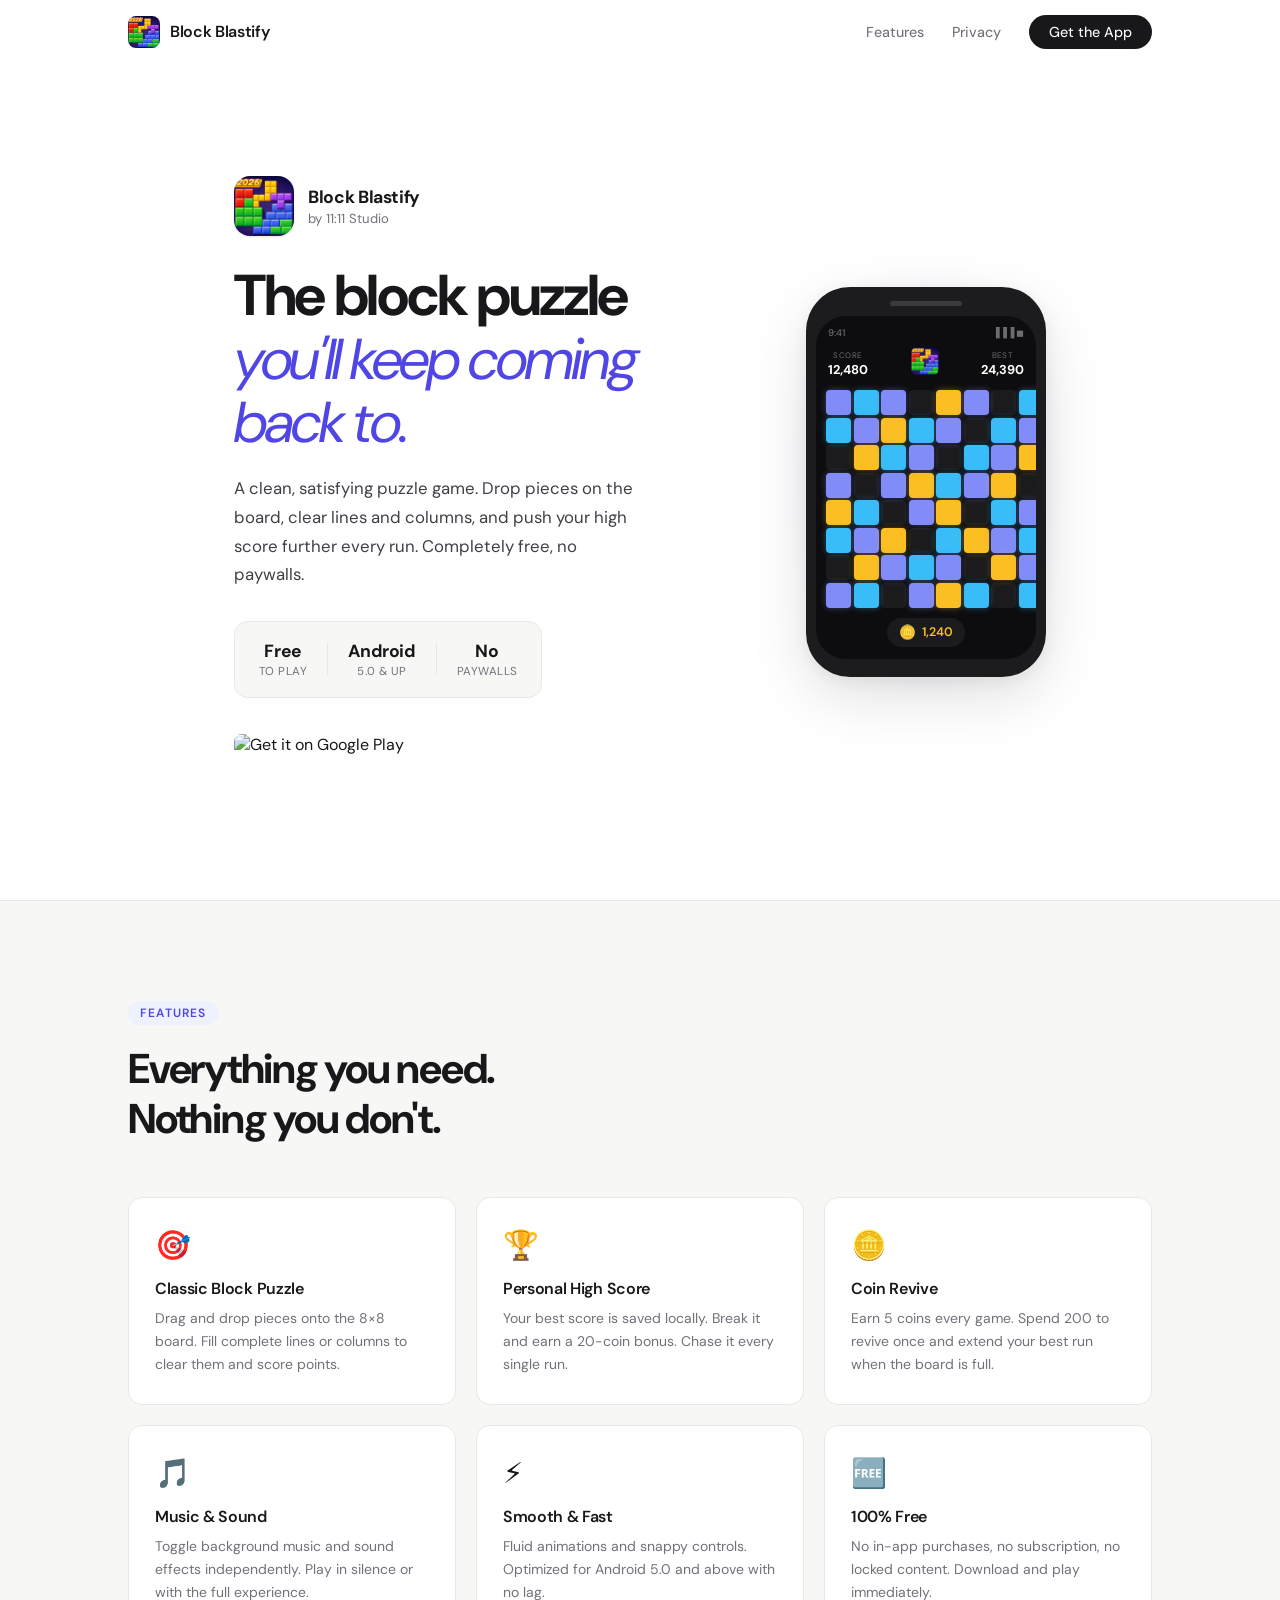
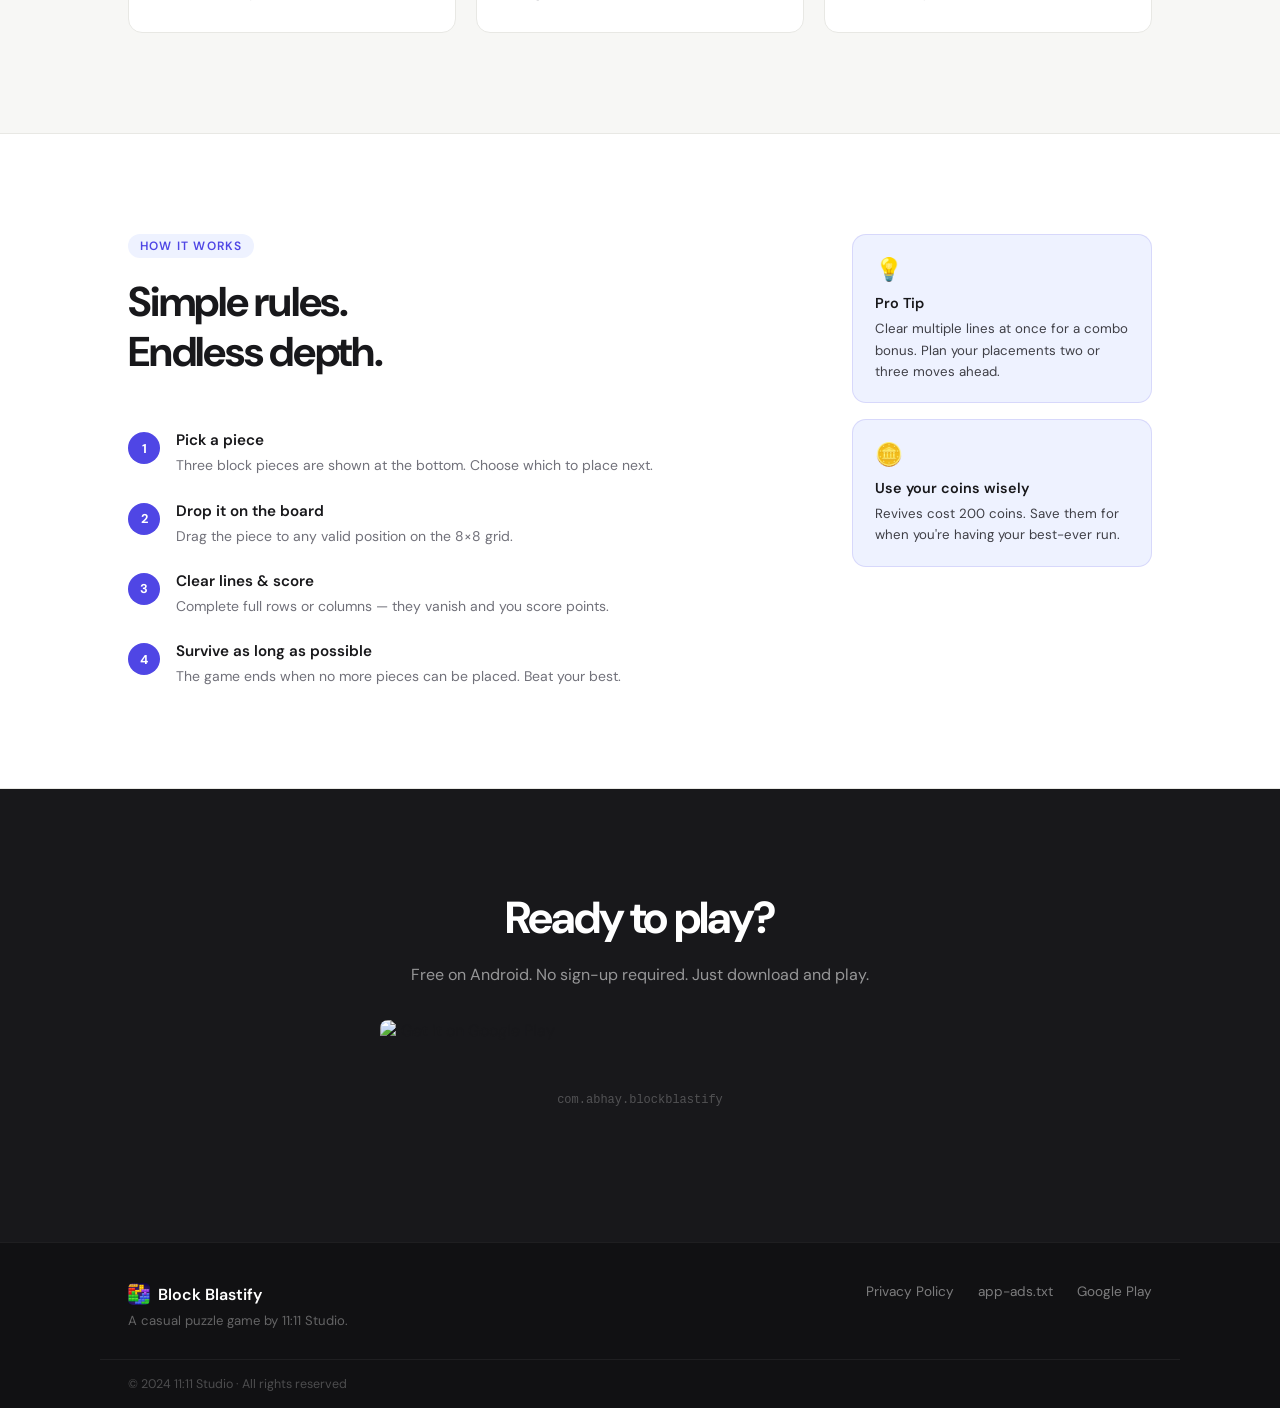
==== commit 76047ad2: "Use real app logo (logo.png) across navbar, hero, mockup and footer" ====
--- a/docs/index.html
+++ b/docs/index.html
@@ -19,7 +19,7 @@
   <nav class="navbar" id="navbar">
     <div class="nav-inner">
       <a href="index.html" class="nav-brand">
-        <div class="brand-icon">🧩</div>
+        <img src="logo.png" alt="Block Blastify" class="brand-logo" />
         <span>Block Blastify</span>
       </a>
       <div class="nav-links">
@@ -38,7 +38,9 @@
     <div class="hero-inner">
       <div class="hero-left">
         <div class="app-badge-row">
-          <div class="app-icon-lg">🧩</div>
+          <div class="app-icon-lg">
+          <img src="logo.png" alt="Block Blastify" />
+        </div>
           <div class="app-meta">
             <span class="app-meta-name">Block Blastify</span>
             <span class="app-meta-dev">by 11:11 Studio</span>
@@ -89,7 +91,7 @@
                   <span class="gh-label">Score</span>
                   <span class="gh-val">12,480</span>
                 </div>
-                <div class="gh-title">🧩</div>
+                <div class="gh-title"><img src="logo.png" alt="" /></div>
                 <div class="gh-item">
                   <span class="gh-label">Best</span>
                   <span class="gh-val">24,390</span>
@@ -232,7 +234,10 @@
   <footer class="footer">
     <div class="foot-inner">
       <div class="foot-left">
-        <div class="foot-brand">🧩 Block Blastify</div>
+        <div class="foot-brand">
+          <img src="logo.png" alt="" class="foot-logo" />
+          Block Blastify
+        </div>
         <p class="foot-byline">A casual puzzle game by 11:11 Studio.</p>
       </div>
       <div class="foot-right">
--- a/docs/style.css
+++ b/docs/style.css
@@ -74,7 +74,13 @@
   letter-spacing: -0.02em;
   color: var(--ink);
 }
-.brand-icon { font-size: 1.3rem; }
+.brand-logo {
+  width: 32px;
+  height: 32px;
+  border-radius: 8px;
+  object-fit: cover;
+  display: block;
+}
 .nav-links {
   display: flex;
   align-items: center;
@@ -119,12 +125,17 @@
   margin-bottom: 28px;
 }
 .app-icon-lg {
-  font-size: 2.8rem;
   width: 60px; height: 60px;
-  background: var(--accent-lt);
   border-radius: 16px;
-  display: flex; align-items: center; justify-content: center;
+  overflow: hidden;
   box-shadow: var(--shadow-sm);
+  flex-shrink: 0;
+}
+.app-icon-lg img {
+  width: 100%;
+  height: 100%;
+  object-fit: cover;
+  display: block;
 }
 .app-meta { display: flex; flex-direction: column; gap: 2px; }
 .app-meta-name { font-size: 1.1rem; font-weight: 700; letter-spacing: -0.02em; }
@@ -239,7 +250,7 @@
 .gh-item { text-align: center; }
 .gh-label { display: block; font-size: 0.5rem; color: rgba(255,255,255,0.4); text-transform: uppercase; letter-spacing: 0.06em; }
 .gh-val   { display: block; font-size: 0.8rem; font-weight: 700; color: #fff; margin-top: 1px; }
-.gh-title { font-size: 1.2rem; }
+.gh-title img { width: 28px; height: 28px; border-radius: 6px; object-fit: cover; }
 
 .grid-wrap { padding: 0 2px; }
 .grid-board { display: flex; flex-direction: column; gap: 2.5px; }
@@ -459,6 +470,15 @@
   font-weight: 600;
   color: #fff;
   margin-bottom: 6px;
+  display: flex;
+  align-items: center;
+  gap: 8px;
+}
+.foot-logo {
+  width: 22px;
+  height: 22px;
+  border-radius: 5px;
+  object-fit: cover;
 }
 .foot-byline {
   font-size: 0.82rem;
@@ -483,225 +503,310 @@
 }
 
 /* ============================================
-   PRIVACY POLICY PAGE
+   PRIVACY POLICY – CLEAN LAYOUT
    ============================================ */
 
-.pp-top {
+/* Two-column: sidebar + main */
+.pp-page-wrap {
+  display: flex;
+  align-items: flex-start;
+  max-width: 1080px;
+  margin: 0 auto;
+  padding: 0 28px;
   padding-top: 64px;
-  background: var(--surface);
-  border-bottom: 1px solid var(--border);
-}
-.pp-top-inner {
-  max-width: 800px;
-  margin: 0 auto;
-  padding: 60px 28px 52px;
-}
-.pp-top-inner h1 {
-  font-size: clamp(2rem, 5vw, 3rem);
-  font-weight: 700;
-  letter-spacing: -0.04em;
-  margin-bottom: 16px;
-}
-.pp-meta {
-  font-size: 0.85rem;
-  color: var(--muted);
-  margin-bottom: 20px;
-  line-height: 1.8;
-}
-.pp-intro {
-  font-size: 1rem;
-  color: var(--ink2);
-  line-height: 1.75;
-  max-width: 620px;
-}
-
-/* layout */
-.pp-layout {
-  max-width: 800px;
-  margin: 0 auto;
-  padding: 48px 28px 80px;
-}
-
-/* summary */
-.pp-summary {
-  background: var(--bg);
-  border: 1px solid var(--border);
-  border-radius: var(--radius-lg);
-  padding: 28px 30px;
-  margin-bottom: 52px;
-  box-shadow: var(--shadow-sm);
-}
-.pp-summary-title {
-  font-size: 0.8rem;
-  font-weight: 600;
-  letter-spacing: 0.08em;
+}
+
+/* ── SIDEBAR ── */
+.pp-sidebar {
+  width: 220px;
+  flex-shrink: 0;
+  padding: 48px 28px 48px 0;
+}
+.pp-sidebar-sticky {
+  position: sticky;
+  top: 88px;
+}
+.sidebar-heading {
+  font-size: 0.7rem;
+  font-weight: 600;
+  letter-spacing: 0.1em;
   text-transform: uppercase;
   color: var(--muted);
+  margin-bottom: 12px;
+  padding-left: 10px;
+}
+.toc {
+  display: flex;
+  flex-direction: column;
+  gap: 1px;
+  margin-bottom: 28px;
+}
+.toc-link {
+  display: block;
+  font-size: 0.84rem;
+  color: var(--muted);
+  padding: 6px 10px;
+  border-radius: 7px;
+  border-left: 2px solid transparent;
+  transition: color 0.15s, background 0.15s, border-color 0.15s;
+  line-height: 1.4;
+}
+.toc-link:hover { color: var(--ink); background: var(--surface); }
+.toc-link.active {
+  color: var(--accent);
+  border-color: var(--accent);
+  background: var(--accent-lt);
+  font-weight: 500;
+}
+
+/* Sidebar quick summary */
+.sidebar-card {
+  background: var(--surface);
+  border: 1px solid var(--border);
+  border-radius: var(--radius);
+  padding: 16px 18px;
+}
+.sidebar-card-label {
+  font-size: 0.68rem;
+  font-weight: 600;
+  letter-spacing: 0.1em;
+  text-transform: uppercase;
+  color: var(--muted);
+  margin-bottom: 12px;
+}
+.sidebar-checks {
+  list-style: none;
+  display: flex;
+  flex-direction: column;
+  gap: 9px;
+}
+.sidebar-checks li {
+  display: flex;
+  align-items: flex-start;
+  gap: 8px;
+  font-size: 0.8rem;
+  color: var(--ink2);
+  line-height: 1.45;
+}
+.chk {
+  flex-shrink: 0;
+  width: 17px; height: 17px;
+  border-radius: 50%;
+  display: flex; align-items: center; justify-content: center;
+  font-size: 0.6rem;
+  font-weight: 800;
+  margin-top: 1px;
+}
+.chk.yes  { background: #dcfce7; color: #15803d; }
+.chk.warn { background: #fef9c3; color: #b45309; }
+
+/* ── MAIN CONTENT ── */
+.pp-content {
+  flex: 1;
+  min-width: 0;
+  border-left: 1px solid var(--border);
+  padding: 48px 0 80px 44px;
+}
+
+/* Header */
+.pp-header { margin-bottom: 36px; }
+
+.pp-header-tag {
+  display: inline-block;
+  font-size: 0.7rem;
+  font-weight: 600;
+  letter-spacing: 0.1em;
+  text-transform: uppercase;
+  color: var(--accent);
+  background: var(--accent-lt);
+  padding: 4px 12px;
+  border-radius: 100px;
+  margin-bottom: 14px;
+}
+.pp-header h1 {
+  font-size: clamp(1.7rem, 3.5vw, 2.4rem);
+  font-weight: 700;
+  letter-spacing: -0.03em;
+  line-height: 1.15;
+  margin-bottom: 12px;
+  color: var(--ink);
+}
+.pp-meta-row {
+  display: flex;
+  flex-wrap: wrap;
+  align-items: center;
+  gap: 8px;
+  font-size: 0.82rem;
+  color: var(--muted);
   margin-bottom: 18px;
 }
-.pp-pills {
-  display: flex;
-  flex-wrap: wrap;
-  gap: 10px;
-}
-.pp-pill {
-  display: flex;
-  align-items: center;
-  gap: 7px;
-  padding: 8px 14px;
-  border-radius: 100px;
-  font-size: 0.83rem;
-  font-weight: 500;
-  border: 1px solid;
-}
-.pp-pill.green {
-  background: var(--green-lt);
-  border-color: rgba(22,163,74,0.2);
-  color: var(--green);
-}
-.pp-pill.yellow {
-  background: var(--yellow-lt);
-  border-color: rgba(202,138,4,0.2);
-  color: var(--yellow);
-}
-
-/* sections */
-.pp-sections { display: flex; flex-direction: column; gap: 0; }
-
-.pp-sec {
-  display: flex;
-  gap: 28px;
+.meta-dot { color: var(--border); }
+.pp-meta-row strong { color: var(--ink2); }
+.pp-lead {
+  font-size: 0.975rem;
+  color: var(--ink2);
+  line-height: 1.8;
+  border-left: 3px solid var(--accent);
+  padding-left: 16px;
+  font-style: italic;
+  max-width: 520px;
+}
+.pp-divider {
+  height: 1px;
+  background: var(--border);
+  margin-bottom: 0;
+}
+
+/* Individual section */
+.pp-section {
   padding: 36px 0;
   border-bottom: 1px solid var(--border);
-}
-.pp-sec:last-child { border-bottom: none; }
-
-.pp-sec-num {
-  flex-shrink: 0;
-  width: 36px;
-  font-size: 0.72rem;
-  font-weight: 700;
-  letter-spacing: 0.06em;
-  color: var(--accent);
-  padding-top: 4px;
-}
-
-.pp-sec-body { flex: 1; }
-
-.pp-sec-body h2 {
+  scroll-margin-top: 88px;
+}
+.pp-section:last-child { border-bottom: none; }
+
+.pp-section h2 {
   font-size: 1.05rem;
   font-weight: 700;
   letter-spacing: -0.02em;
   color: var(--ink);
   margin-bottom: 14px;
 }
-.pp-sec-body p {
-  font-size: 0.925rem;
+.pp-section p {
+  font-size: 0.93rem;
   color: var(--ink2);
-  line-height: 1.75;
+  line-height: 1.8;
   margin-bottom: 12px;
 }
-.pp-sec-body p:last-child { margin-bottom: 0; }
-.pp-sec-body ul {
+.pp-section p:last-child { margin-bottom: 0; }
+.pp-section p strong { color: var(--ink); }
+.pp-section ul {
+  margin-top: 8px;
   padding-left: 18px;
   display: flex;
   flex-direction: column;
-  gap: 8px;
-  margin-top: 4px;
-}
-.pp-sec-body li {
-  font-size: 0.925rem;
+  gap: 10px;
+}
+.pp-section li {
+  font-size: 0.93rem;
   color: var(--ink2);
-  line-height: 1.65;
-}
-.pp-sec-body li strong { color: var(--ink); }
-
-/* data table */
+  line-height: 1.7;
+}
+.pp-section li strong { color: var(--ink); }
+
+/* Data table */
 .pp-table {
-  margin-top: 16px;
+  width: 100%;
+  margin: 18px 0 6px;
   border: 1px solid var(--border);
   border-radius: var(--radius);
   overflow: hidden;
 }
-.pp-row {
-  display: flex;
+.pp-table-row {
+  display: grid;
+  grid-template-columns: 175px 1fr;
   border-bottom: 1px solid var(--border);
 }
-.pp-row:last-child { border-bottom: none; }
-.pp-row-warn { background: var(--yellow-lt); }
-.pp-col-label {
-  width: 180px;
-  flex-shrink: 0;
-  padding: 12px 16px;
-  font-size: 0.83rem;
+.pp-table-row:last-child { border-bottom: none; }
+.pp-table-head {
+  background: var(--surface);
+  font-size: 0.72rem;
+  font-weight: 600;
+  letter-spacing: 0.07em;
+  text-transform: uppercase;
+  color: var(--muted);
+}
+.pp-table-row > div {
+  padding: 11px 16px;
+  font-size: 0.88rem;
+  line-height: 1.5;
+}
+.pp-table-row:not(.pp-table-head) > div:first-child {
   font-weight: 600;
   color: var(--ink2);
   background: var(--surface);
   border-right: 1px solid var(--border);
 }
-.pp-row-warn .pp-col-label { background: rgba(254,252,232,0.6); }
-.pp-col-val {
-  padding: 12px 16px;
-  font-size: 0.83rem;
-  color: var(--muted);
-  line-height: 1.55;
-}
-
-/* info box */
-.pp-info-box {
-  margin: 16px 0;
-  padding: 16px 20px;
+.pp-table-row:not(.pp-table-head) > div:last-child { color: var(--muted); }
+.pp-table-warn { background: #fefce8; }
+.pp-table-warn > div:first-child {
+  background: rgba(254,252,232,0.8) !important;
+  color: #92400e !important;
+}
+.pp-table-warn > div:last-child { color: #92400e !important; }
+
+/* AdMob callout */
+.pp-callout {
+  margin: 18px 0;
+  padding: 18px 22px;
   background: var(--accent-lt);
   border: 1px solid rgba(79,70,229,0.15);
-  border-radius: var(--radius-sm);
-  font-size: 0.875rem;
-  color: var(--ink2);
-  line-height: 1.7;
-}
-.pp-info-box a { color: var(--accent); font-weight: 500; }
-.pp-info-box a:hover { text-decoration: underline; }
-.pp-info-box code {
+  border-radius: var(--radius);
+}
+.callout-label {
+  font-size: 0.7rem;
+  font-weight: 600;
+  letter-spacing: 0.09em;
+  text-transform: uppercase;
+  color: var(--accent);
+  margin-bottom: 8px;
+}
+.callout-code {
+  display: inline-block;
   font-family: 'Courier New', monospace;
-  font-size: 0.85em;
-  color: var(--accent);
-  background: rgba(79,70,229,0.08);
-  padding: 1px 5px;
-  border-radius: 4px;
-}
-
-/* contact card */
-.pp-contact-card {
-  margin-top: 16px;
+  font-size: 0.92rem;
+  font-weight: 700;
+  color: var(--ink);
+  background: rgba(79,70,229,0.1);
+  padding: 4px 10px;
+  border-radius: 6px;
+  margin-bottom: 14px;
+}
+.pp-callout p {
+  font-size: 0.875rem !important;
+  color: var(--ink2) !important;
+  margin-bottom: 0 !important;
+  line-height: 1.7 !important;
+}
+.pp-callout a { color: var(--accent); font-weight: 500; }
+.pp-callout a:hover { text-decoration: underline; }
+
+/* Contact block */
+.pp-contact {
+  margin-top: 18px;
   border: 1px solid var(--border);
   border-radius: var(--radius);
   overflow: hidden;
 }
-.contact-row {
-  display: flex;
-  align-items: center;
-  gap: 20px;
+.contact-item {
+  display: flex;
+  align-items: center;
+  gap: 16px;
   padding: 12px 18px;
   border-bottom: 1px solid var(--border);
-  font-size: 0.875rem;
-}
-.contact-row:last-child { border-bottom: none; }
-.contact-label {
-  width: 100px;
+  font-size: 0.88rem;
+}
+.contact-item:last-child { border-bottom: none; }
+.contact-key {
+  width: 82px;
   flex-shrink: 0;
-  font-weight: 600;
+  font-size: 0.72rem;
+  font-weight: 700;
   color: var(--muted);
-  font-size: 0.8rem;
-}
-.contact-row a { color: var(--accent); font-weight: 500; }
-.contact-row a:hover { text-decoration: underline; }
-.contact-row code {
+  text-transform: uppercase;
+  letter-spacing: 0.05em;
+}
+.contact-val { color: var(--ink2); }
+.contact-val code {
   font-family: 'Courier New', monospace;
-  font-size: 0.82em;
+  font-size: 0.85em;
   background: var(--surface);
   padding: 2px 7px;
   border-radius: 5px;
-  color: var(--ink2);
-}
+  color: var(--ink);
+}
+.contact-link { color: var(--accent) !important; font-weight: 500; }
+.contact-link:hover { text-decoration: underline; }
 
 /* ── RESPONSIVE ── */
 @media (max-width: 900px) {
@@ -709,6 +814,37 @@
   .howto-inner { flex-direction: column; gap: 52px; }
   .howto-visual { width: 100%; flex-direction: row; }
   .tip-card { flex: 1; }
+  /* PP: sidebar goes above content */
+  .pp-page-wrap {
+    flex-direction: column;
+    padding-top: 64px;
+  }
+  .pp-sidebar {
+    width: 100%;
+    padding: 28px 0 24px;
+    border-bottom: 1px solid var(--border);
+  }
+  .pp-sidebar-sticky {
+    position: static;
+  }
+  .toc {
+    flex-direction: row;
+    flex-wrap: wrap;
+    gap: 4px;
+  }
+  .toc-link {
+    border-left: none;
+    border-bottom: 2px solid transparent;
+    border-radius: 6px;
+    font-size: 0.78rem;
+    padding: 4px 10px;
+  }
+  .toc-link.active { border-left: none; border-bottom-color: var(--accent); }
+  .sidebar-card { margin-top: 20px; }
+  .pp-content {
+    border-left: none;
+    padding: 32px 0 60px;
+  }
 }
 
 @media (max-width: 720px) {
@@ -720,17 +856,25 @@
   .btn-gplay { display: flex; justify-content: center; }
   .feats { grid-template-columns: 1fr; }
   .howto-visual { flex-direction: column; }
-  .pp-sec { flex-direction: column; gap: 12px; }
-  .pp-col-label { width: 140px; }
   .foot-inner { flex-direction: column; gap: 24px; }
   .foot-right { flex-wrap: wrap; gap: 16px; }
+  /* PP */
+  .pp-meta-row { flex-direction: column; align-items: flex-start; gap: 4px; }
+  .meta-dot { display: none; }
+  .pp-table-row { grid-template-columns: 120px 1fr; }
 }
 
 @media (max-width: 480px) {
   .nav-links > a:not(.btn-nav):not([href="privacy-policy.html"]) { display: none; }
   .nav-links { gap: 14px; }
-  .pp-pills { gap: 8px; }
-  .contact-label { width: 80px; }
-  .pp-col-label { width: 110px; font-size: 0.78rem; }
   .howto-visual { display: none; }
-}
+  /* PP mobile: stack table, hide TOC */
+  .toc { display: none; }
+  .pp-table-row { grid-template-columns: 1fr; }
+  .pp-table-row > div:first-child {
+    border-right: none !important;
+    border-bottom: 1px solid var(--border);
+  }
+  .contact-key { width: 68px; }
+  .pp-lead { font-size: 0.9rem; }
+}
